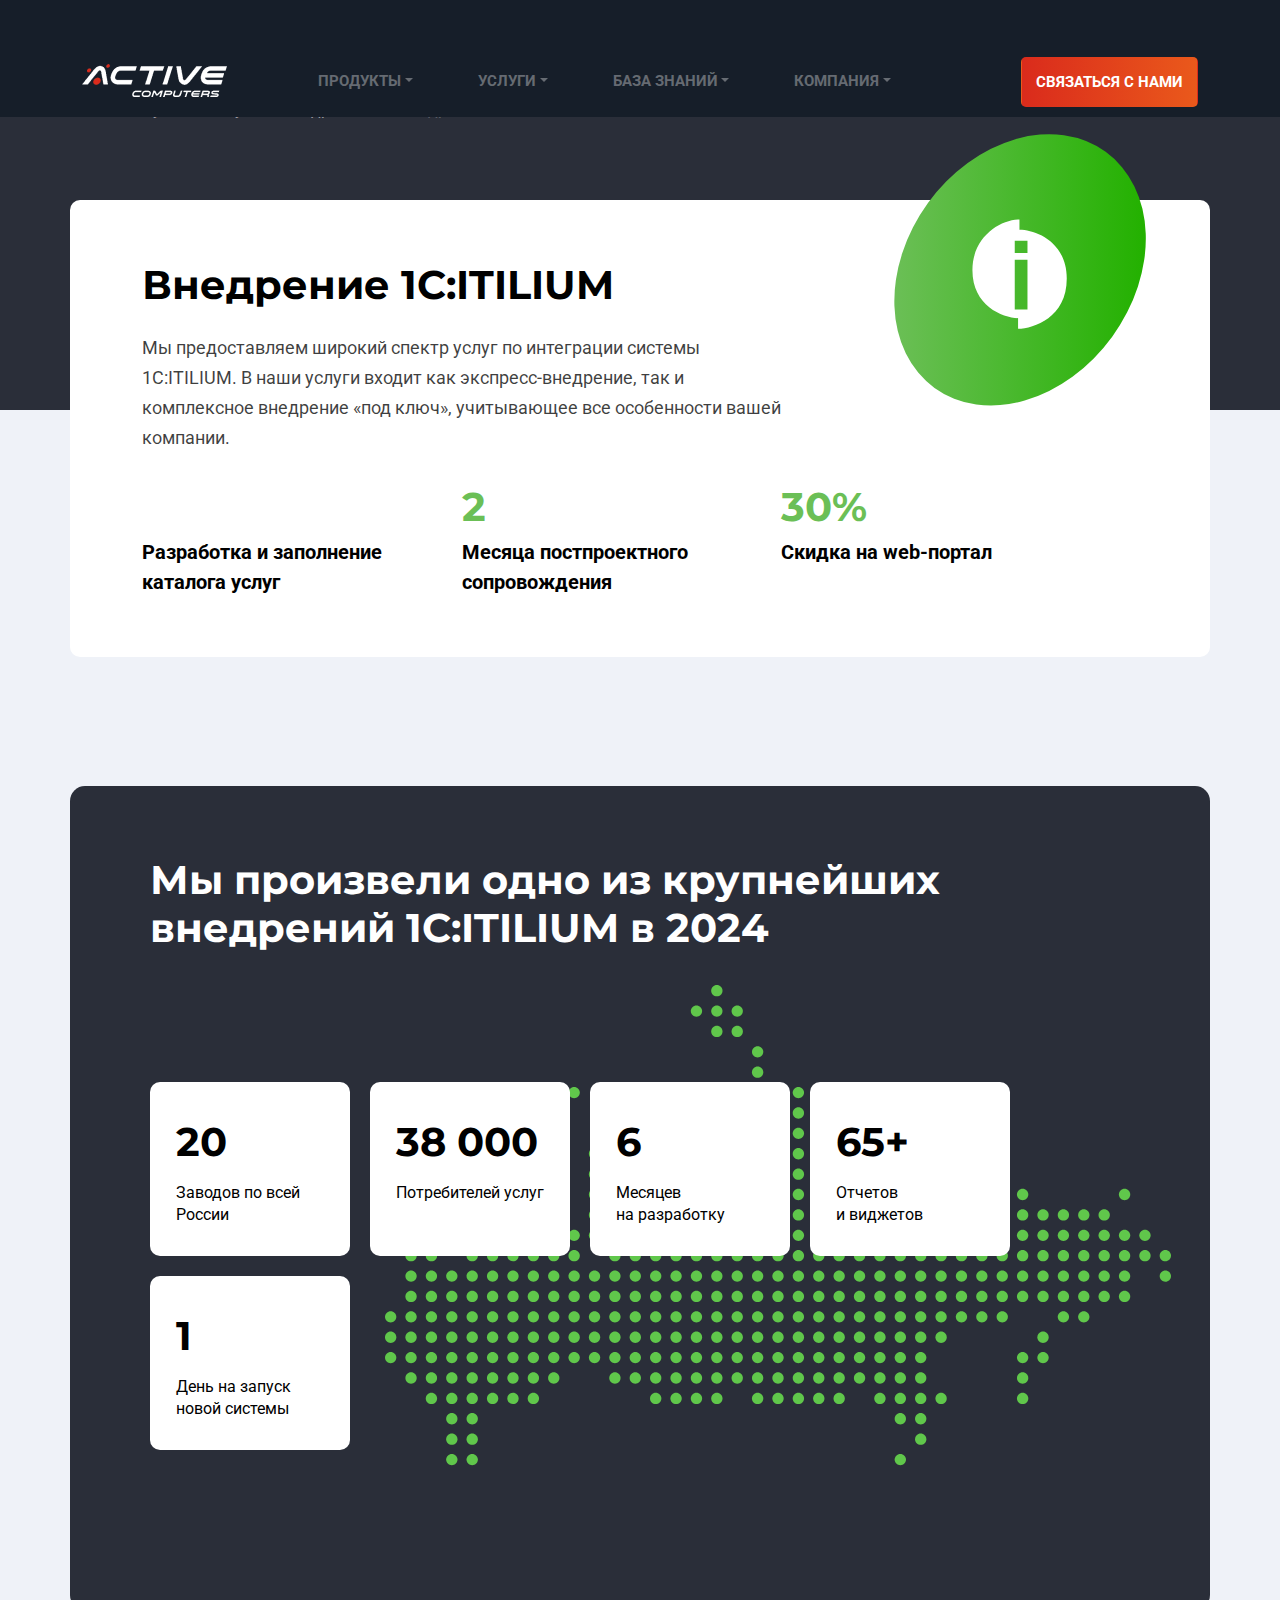
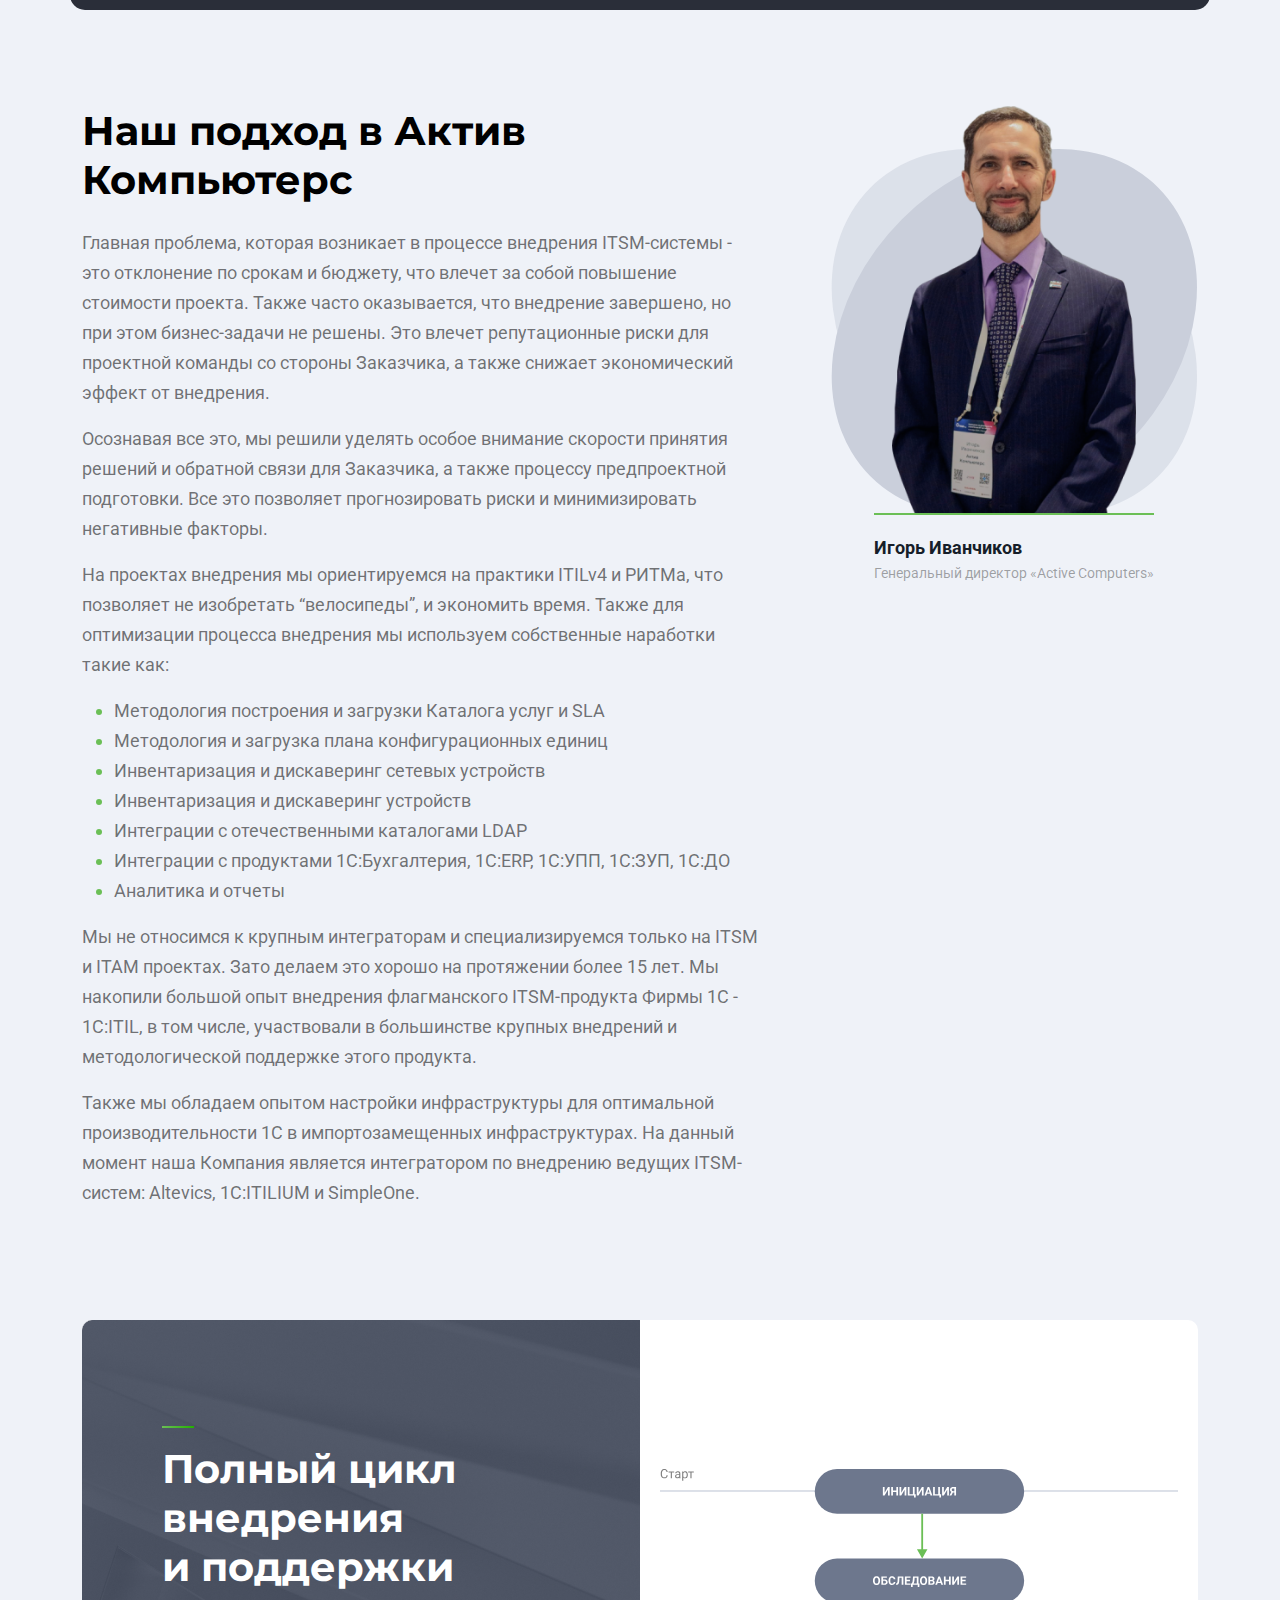
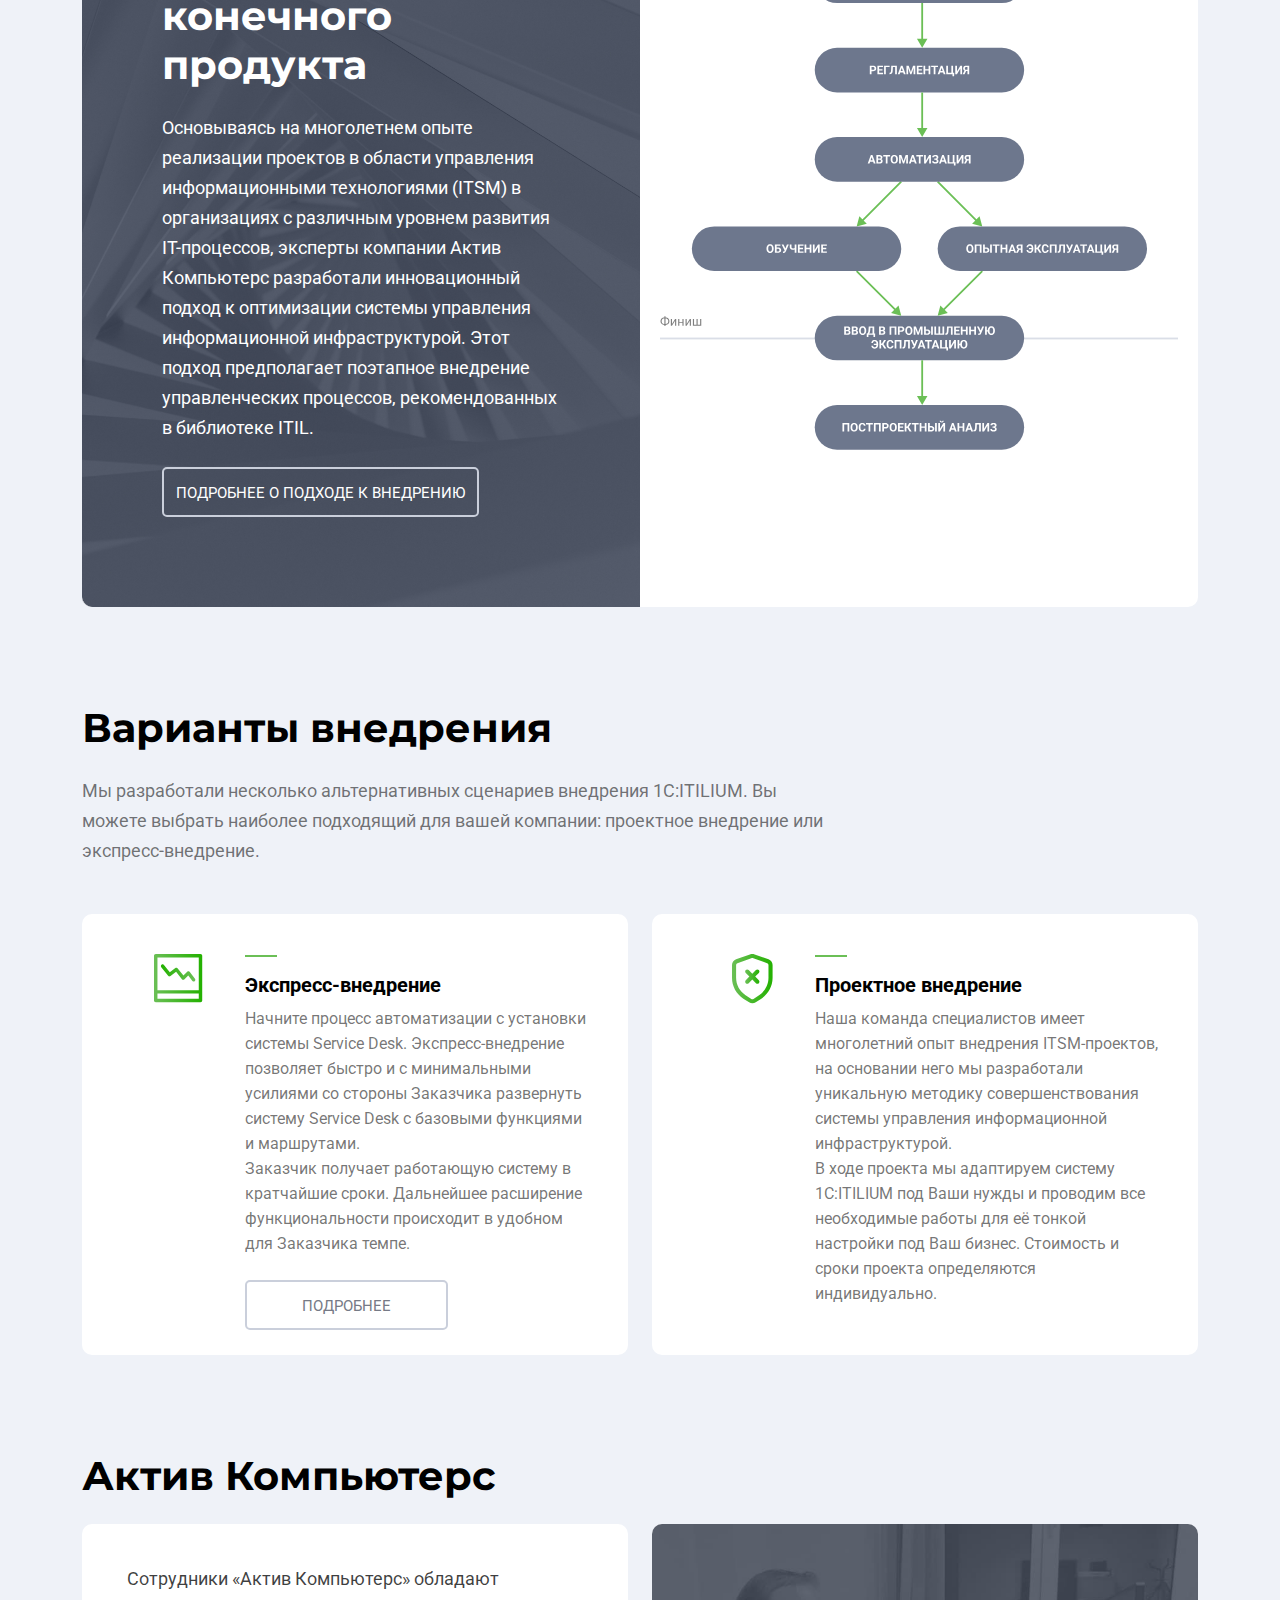
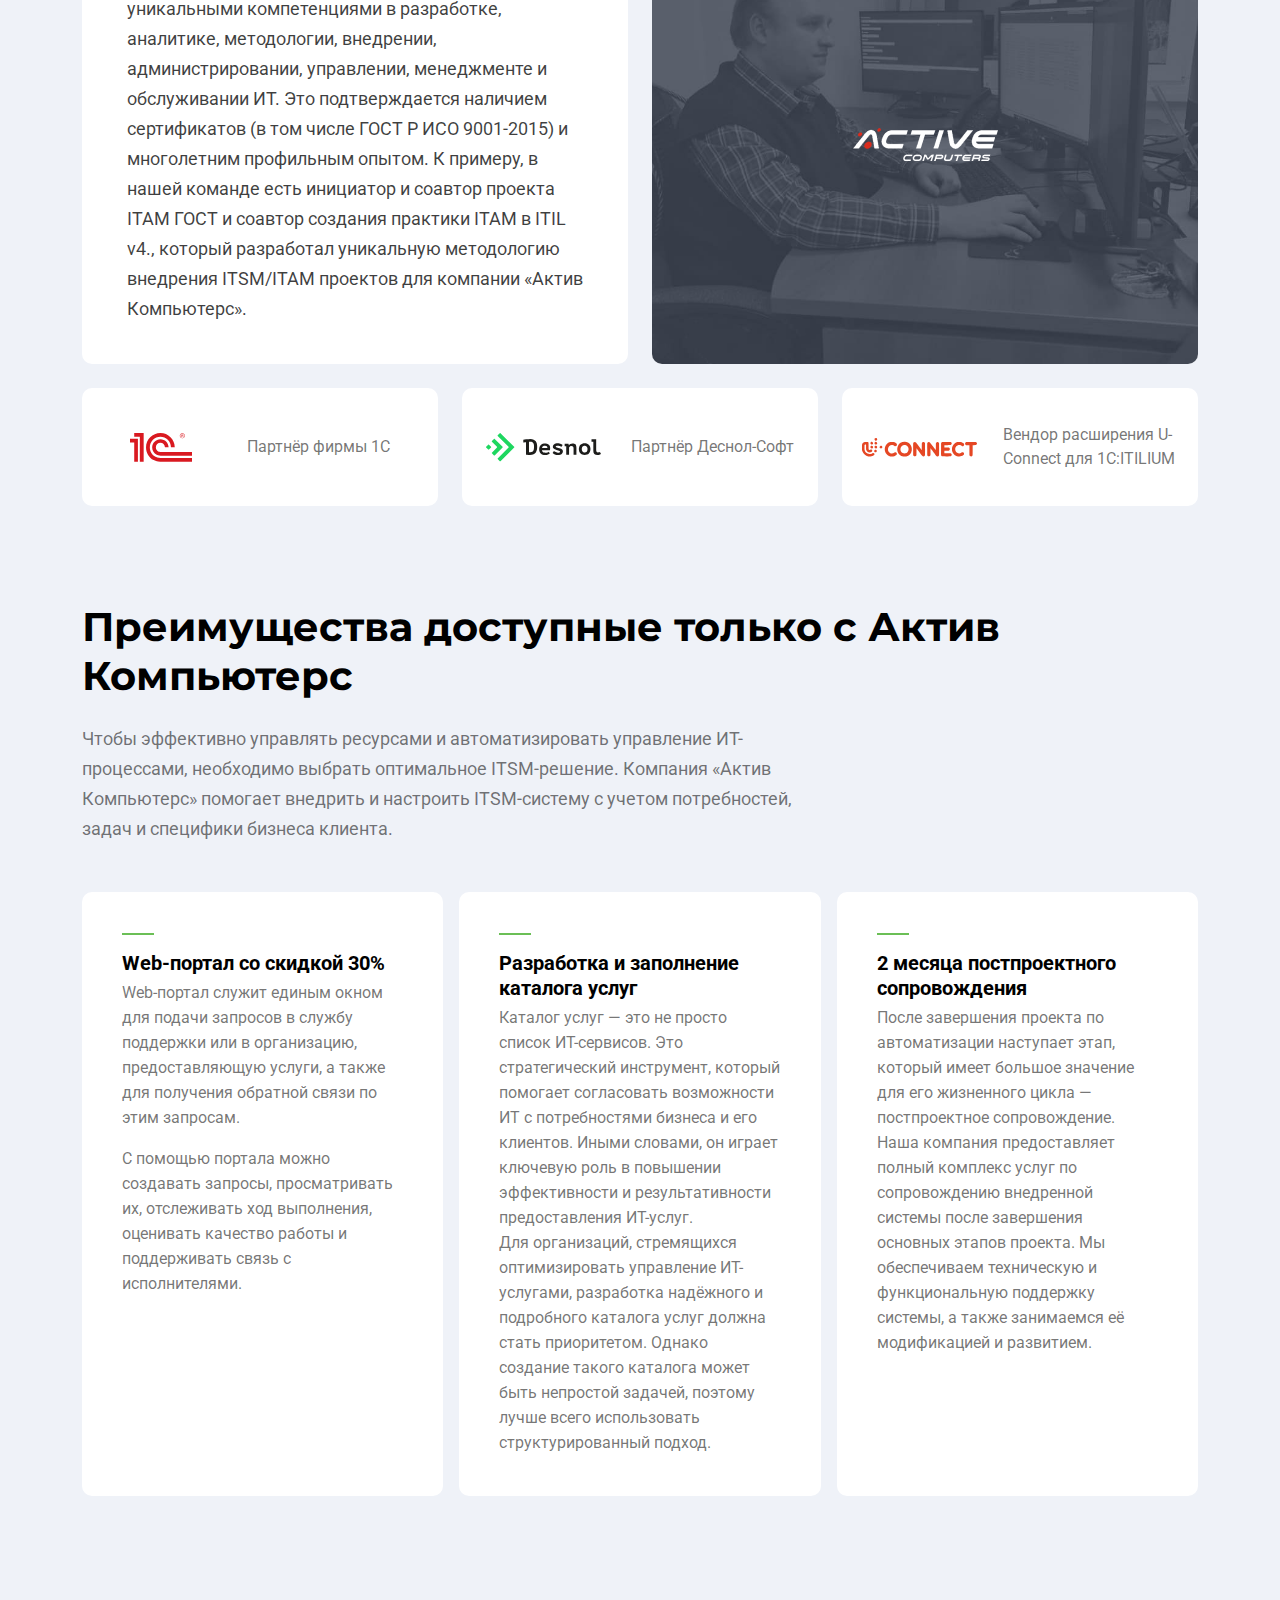
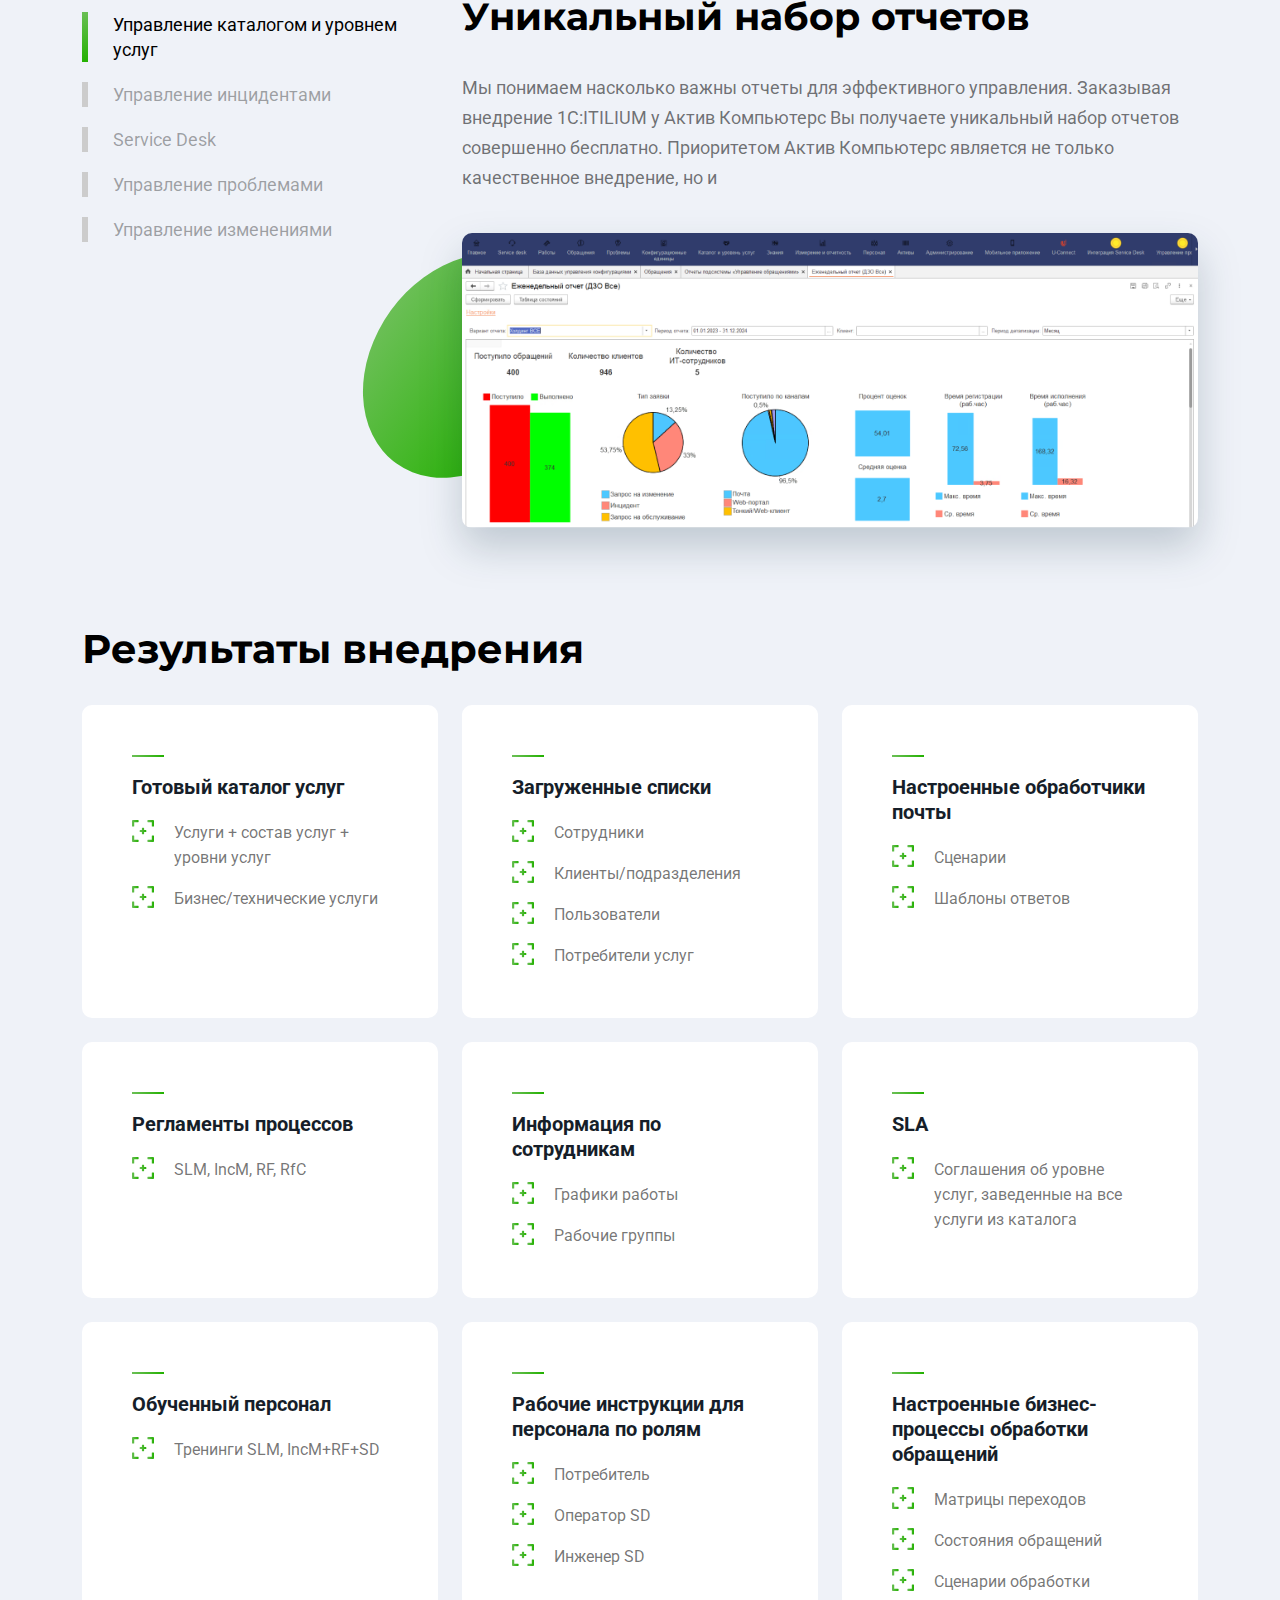
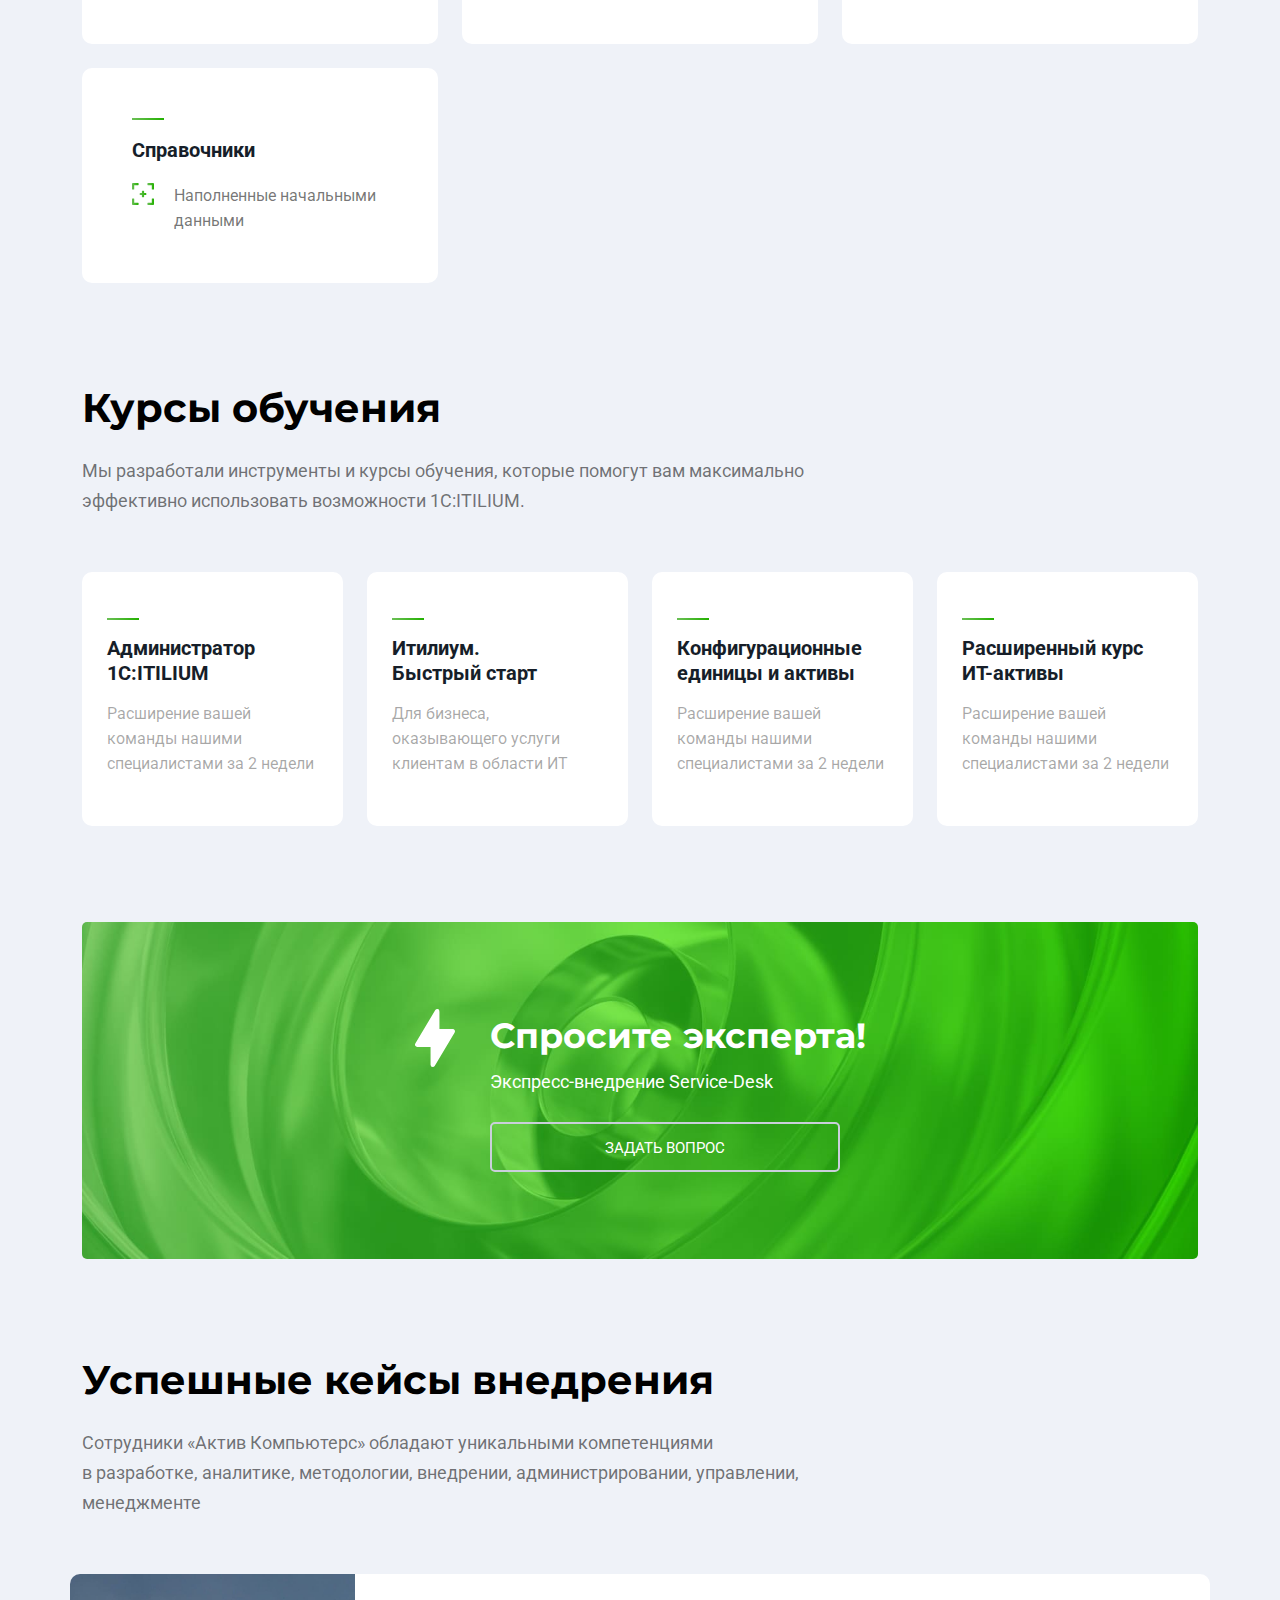
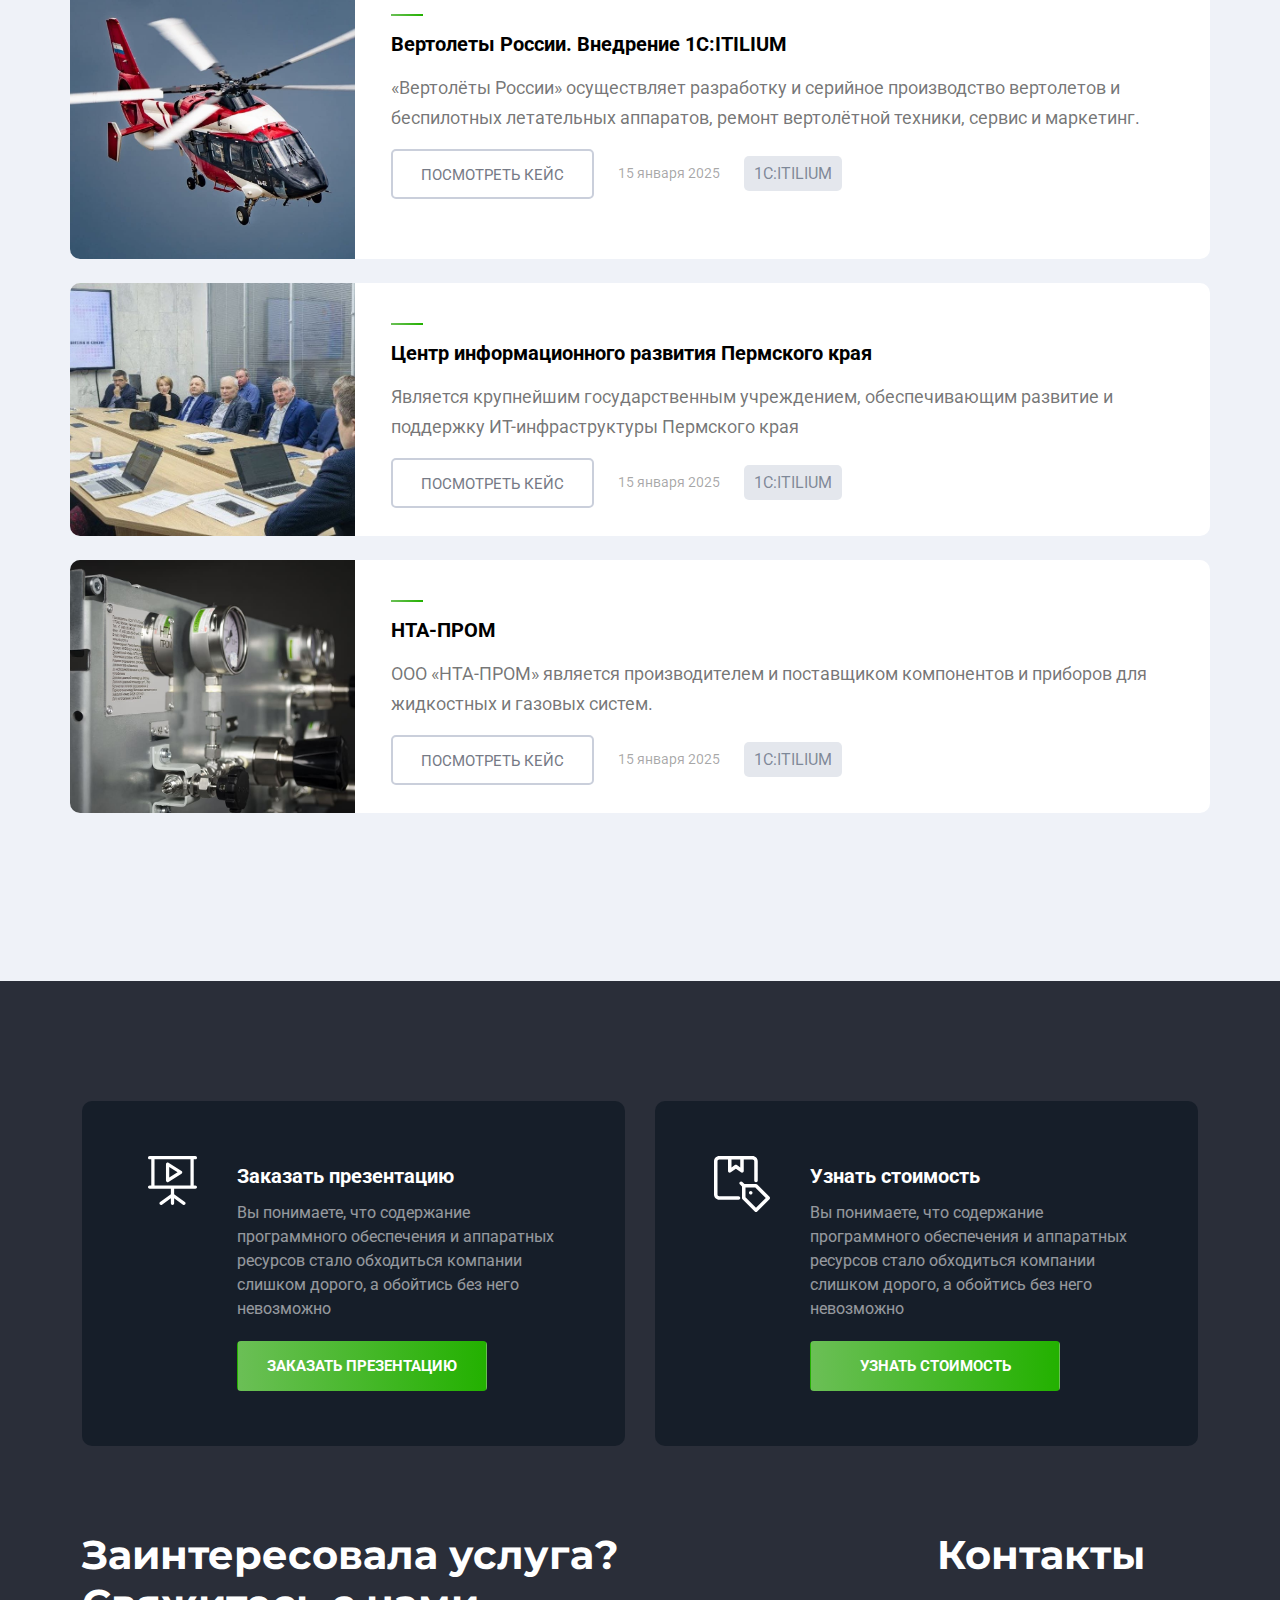
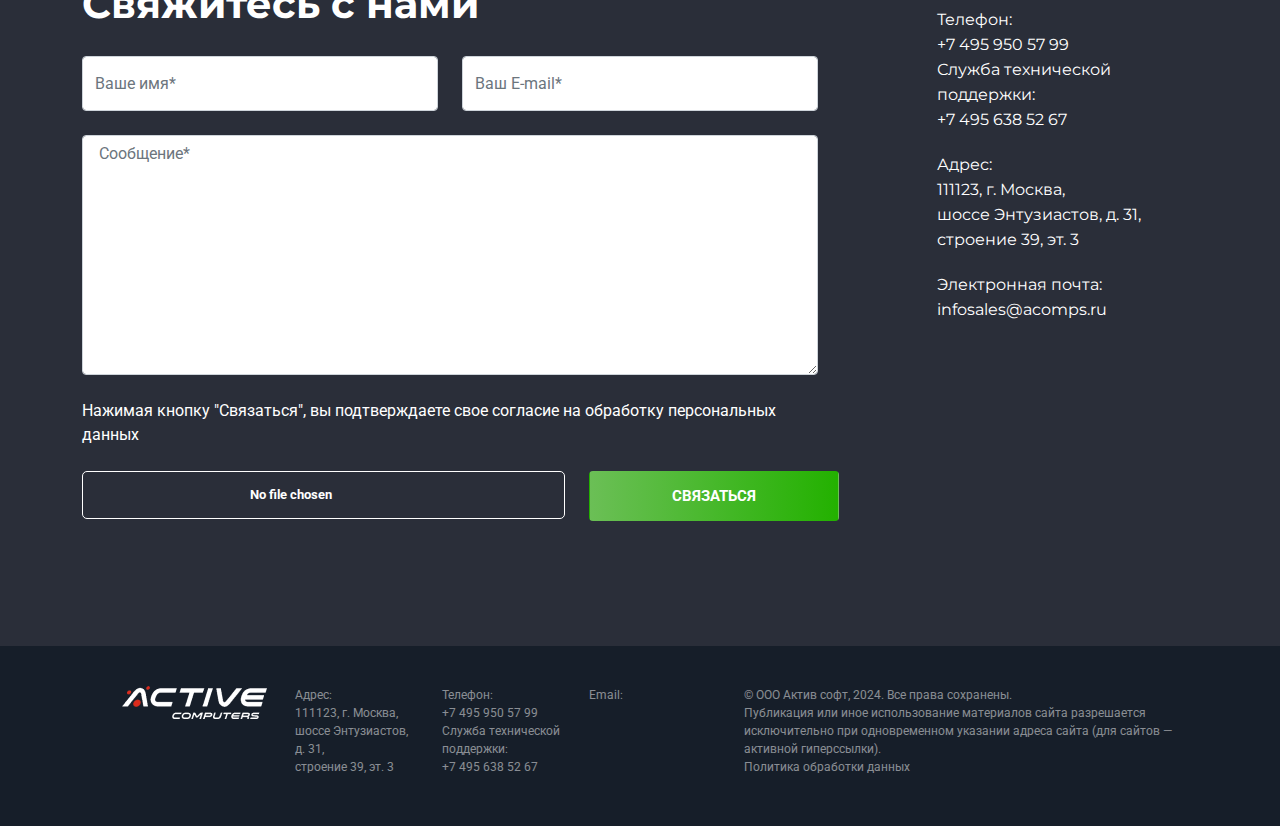
==== services-1c.html @ 30b64046 "add page 1C implementation:ITILIUM" ====
<!DOCTYPE html>
<html lang="en">

<head>
  <meta charset="UTF-8">
  <meta name="viewport" content="width=device-width, initial-scale=1.0">
  <title>Document</title>
  <link rel="preconnect" href="https://fonts.googleapis.com">
  <link rel="preconnect" href="https://fonts.gstatic.com" crossorigin>
  <link href="https://fonts.googleapis.com/css2?family=Roboto:wght@300;400;500;700&display=swap" rel="stylesheet">
  <link href="https://fonts.googleapis.com/css2?family=Montserrat:wght@300;400;500;600;700&display=swap" rel="stylesheet">
  <link rel="stylesheet" href="local/assets-from-site/style.css">
  <link rel="stylesheet" href="local/assets-from-site/font-awesome.css" type="text/css" />
  <!-- <link rel="stylesheet" href="sites/styles-aw2.css" type="text/css" /> -->
  <link rel="stylesheet" href="css/style.css" type="text/css" />
</head>

<body>
  <div id="panel"></div>
  <nav class="navbar navbar-expand-lg navbar-dark bg-dark">
    <div class="container align-items-end">
      <a class="navbar-brand" href="/"><img src="local/assets-from-site/img/logo.webp"></a>
      <button class="navbar-toggler" type="button" data-bs-toggle="collapse" data-bs-target="#navbarSupportedContent" aria-controls="navbarSupportedContent" aria-expanded="false" aria-label="Toggle navigation"><span class="navbar-toggler-icon"></span></button>
      <div class="collapse navbar-collapse" id="navbarSupportedContent">
        <ul class="navbar-nav mb-2 mb-lg-0">
          <li class="nav-item">
            <a class="nav-link dropdown-toggle" id="productDropdown" href="#" role="button" data-bs-toggle="dropdown" aria-expanded="false">Продукты</a>
            <div class="dropdown-menu dropdown-menu-end container-fluid position-absolute product-nav" aria-labelledby="productDropdown">
              <div class="container pb-5">
                <div class="row">
                  <div class="col-12">
                  </div>
                </div>
                <div class="row">
                  <div class="col-6">
                  </div>
                  <div class="col-6">
                    <a href="/products" class="btn btn-outline-dark float-end">Все продукты</a>
                  </div>
                </div>
                <div class="row g-0 gy-5 g-md-5  products">
                  <div class="col-12 col-md-6 col-lg-4" id="bx_3218110189_4">
                    <div class="product-item">
                      <a href="/products/u-system/">
                        <div class="logo"><img src="/upload/resize_cache/webp/iblock/e5c/mblgr12kkyald45a4awob7w1hykvy0f0.webp" class="img-fluid"></div>
                        <div class="text">Отечественная система<br> управления ИТ-инфраструктурой<br><br></div>
                      </a>
                    </div>
                  </div>
                  <div class="col-12 col-md-6 col-lg-4" id="bx_3218110189_130">
                    <div class="product-item">
                      <a href="/products/1s-itil-bystryy-start/">
                        <div class="logo"><img src="/upload/resize_cache/webp/iblock/908/wjqy17vq80yzugf35c6v8rnhz8akmo7g.webp" class="img-fluid"></div>
                        <div class="text">Онлайн-курс "1С:ITIL"<br><br><br></div>
                      </a>
                    </div>
                  </div>
                  <div class="col-12 col-md-6 col-lg-4" id="bx_3218110189_5">
                    <div class="product-item">
                      <a href="/products/itil/">
                        <div class="logo"><img src="/upload/resize_cache/webp/iblock/00a/xs0k0y57ocbokf911zebpifx4ng4irrr.webp" class="img-fluid"></div>
                        <div class="text">Отечественная корпоративная ITSM система<br><br><br></div>
                      </a>
                    </div>
                  </div>
                  <div class="col-12 col-md-6 col-lg-4" id="bx_3218110189_133">
                    <div class="product-item">
                      <a href="/products/itil-plus/">
                        <div class="logo"><img src="/upload/resize_cache/webp/iblock/a0f/6l3w4qc8tn8rrj8ce7irmrykwywmkfwv.webp" class="img-fluid"></div>
                        <div class="text">Отечественный Service Desk <br><br></div>
                      </a>
                    </div>
                  </div>
                  <div class="col-12 col-md-6 col-lg-4" id="bx_3218110189_1">
                    <div class="product-item">
                      <a href="/products/d-port24/">
                        <div class="logo"><img src="/upload/resize_cache/webp/iblock/d09/szhd3o9z26kbjup0j73to2yngzj3nzk9.webp" class="img-fluid"></div>
                        <div class="text">Автоматизация сервисного обслуживания клиентов<br><br><br></div>
                      </a>
                    </div>
                  </div>
                  <div class="col-12 col-md-6 col-lg-4" id="bx_3218110189_31">
                    <div class="product-item">
                      <a href="/products/pharm-x/">
                        <div class="logo"><img src="/upload/resize_cache/webp/iblock/0ab/3r0zggy5q2kzdmzy9bhbt8bvxug19z0q.webp" class="img-fluid"></div>
                        <div class="text">Федеральная платформа маркировки лекарств<br><br></div>
                      </a>
                    </div>
                  </div>
                </div>
              </div>
            </div>
          </li>
          <li class="nav-item">
            <a class="nav-link dropdown-toggle white" id="serviceDropdown" href="#" role="button" data-bs-toggle="dropdown" aria-expanded="false">Услуги</a>
            <div class="dropdown-menu dropdown-menu-end container-fluid position-absolute" aria-labelledby="serviceDropdown" style="background-color: #fff">
              <div class="container">
                <div class="row">
                  <div class="col-11">
                    <div class="row">
                      <div class="col-12 col-lg-4">
                        <ul class="inner-menu pb-5">
                          <li data-target="section_4">
                            <div class="top">
                              <hr>
                            </div> Услуги по внедрению
                          </li>
                          <li data-target="section_2">
                            <div class="top">
                              <hr>
                            </div> ИТ-аутсорсинг
                          </li>
                          <li data-target="section_3">
                            <div class="top">
                              <hr>
                            </div> Услуги 1C
                          </li>
                          <li data-target="section_5">
                            <div class="top">
                              <hr>
                            </div> Услуги по WEB
                          </li>
                        </ul>
                      </div>
                      <div class="col-12 col-lg-8 inner-menu-items pb-4">
                        <div class="row gy-4 inner-item" id="section_4">
                          <div class="col-12 col-lg-6">
                            <a href="/services/uslugi-po-vnedreniyu/upravlenie-it-protsessami/">
                              <div class="text">Управление ИТ-процессами</div>
                              <div class="group">Service Management — ITSM</div>
                            </a>
                          </div>
                          <div class="col-12 col-lg-6">
                            <a href="/services/uslugi-po-vnedreniyu/uslugi-po-markirovke/">
                              <div class="text">Услуги по маркировке</div>
                              <div class="group">Автоматизация производств и внедрение маркировки</div>
                            </a>
                          </div>
                          <div class="col-12 col-lg-6">
                            <a href="/services/uslugi-po-vnedreniyu/upravlenie-it-infrastrukturoy/">
                              <div class="text">Управление ИТ-инфраструктурой</div>
                              <div class="group">IT Operation Management — ITOM</div>
                            </a>
                          </div>
                          <div class="col-12 col-lg-6">
                            <a href="/services/uslugi-po-vnedreniyu/upravlenie-it-aktivami/">
                              <div class="text">Управление ИТ-активами</div>
                              <div class="group">Asset Management — ITAM</div>
                            </a>
                          </div>
                          <div class="col-12 col-lg-6">
                            <a href="/services/uslugi-po-vnedreniyu/upravlenie-finansami-v-it/">
                              <div class="text">Управление финансами в ИТ</div>
                              <div class="group">Financial management for IT services — ITFM</div>
                            </a>
                          </div>
                          <div class="col-12 col-lg-6">
                            <a href="/services/uslugi-po-vnedreniyu/avtomatizirovannoe-upravlenie-it-aktivami/">
                              <div class="text">Автоматизированное управление ИТ-активами</div>
                              <div class="group">Готовое решение от «Актив Компьютерс»</div>
                            </a>
                          </div>
                          <div class="col-12 col-lg-6">
                            <a href="/services/uslugi-po-vnedreniyu/avtomatizatsiya-uslug-predpriyatiya/">
                              <div class="text">Автоматизация услуг предприятия</div>
                              <div class="group">Enterprise service management - ESM</div>
                            </a>
                          </div>
                        </div>
                        <div class="row gy-4 inner-item" id="section_2">
                          <div class="col-12 col-lg-6">
                            <a href="/services/outsourcing-services/obsluzhivanie-kompyuterov-i-orgtekhniki/">
                              <div class="text">Обслуживание компьютеров и оргтехники</div>
                              <div class="group">Поддержание работоспособности и защита</div>
                            </a>
                          </div>
                          <div class="col-12 col-lg-6">
                            <a href="/services/outsourcing-services/obsluzhivanie-predstavitelstv-inostrannykh-kompaniy/">
                              <div class="text">Обслуживание представительств иностранных компаний</div>
                              <div class="group">Управление бизнесом представительства</div>
                            </a>
                          </div>
                          <div class="col-12 col-lg-6">
                            <a href="/services/outsourcing-services/proektirovanie-i-montazh-lvs/">
                              <div class="text">Проектирование и монтаж ЛВС</div>
                              <div class="group">Прогнозирование затрат, расходов и рисков</div>
                            </a>
                          </div>
                          <div class="col-12 col-lg-6">
                            <a href="/services/outsourcing-services/it-autsorsing-kompleksnoe-obsluzhivanie/">
                              <div class="text">ИТ-аутсорсинг (комплексное обслуживание)</div>
                              <div class="group">Развитие и обслуживание бизнеса</div>
                            </a>
                          </div>
                          <div class="col-12 col-lg-6">
                            <a href="/services/outsourcing-services/administrirovanie-serverov-i-setevogo-oborudovaniya/">
                              <div class="text">Администрирование серверов и сетевого оборудования</div>
                              <div class="group">Контроль за работой сетевого оборудования</div>
                            </a>
                          </div>
                          <div class="col-12 col-lg-6">
                            <a href="/services/outsourcing-services/rezervnoe-kopirovanie-s-uvedomleniem/">
                              <div class="text">Резервное копирование с уведомлением</div>
                              <div class="group">Копирование, восстановление и синхронизация</div>
                            </a>
                          </div>
                          <div class="col-12 col-lg-6">
                            <a href="/services/outsourcing-services/zakupka-kompyuternogo-oborudovaniya/">
                              <div class="text">Закупка компьютерного оборудования</div>
                              <div class="group">Продуманное пополнение компьютерного парка</div>
                            </a>
                          </div>
                          <div class="col-12 col-lg-6">
                            <a href="/services/outsourcing-services/avtomatiziro-van-nyy-it-monitoring/">
                              <div class="text">Автоматизированный ИТ-мониторинг</div>
                              <div class="group">Контроль параметров всех ИТ-систем</div>
                            </a>
                          </div>
                          <div class="col-12 col-lg-6">
                            <a href="/services/outsourcing-services/vnedrenie-politiki-it-bezopasnosti/">
                              <div class="text">Внедрение политики IT-безопасности</div>
                              <div class="group">Минимизация рисков на всех уровнях</div>
                            </a>
                          </div>
                          <div class="col-12 col-lg-6">
                            <a href="/services/outsourcing-services/it-audit/">
                              <div class="text">IT-аудит</div>
                              <div class="group">Оценка рисков и целесообразности инвестиций</div>
                            </a>
                          </div>
                          <div class="col-12 col-lg-6">
                            <a href="/services/outsourcing-services/virtualnyy-sistemnyy-administrator/">
                              <div class="text">Виртуальный системный администратор</div>
                              <div class="group">Снижение расходов, полная поддержка</div>
                            </a>
                          </div>
                          <div class="col-12 col-lg-6">
                            <a href="/services/outsourcing-services/vnedrenie-obsluzhivanie-i-optimizatsiya-sistem-na-baze-1s/">
                              <div class="text">Внедрение, обслуживание и оптимизация систем на базе 1С</div>
                              <div class="group">Повышение эффективности работы ПО</div>
                            </a>
                          </div>
                          <div class="col-12 col-lg-6">
                            <a href="/services/outsourcing-services/ofis-v-korobke/">
                              <div class="text">Офис в коробке</div>
                              <div class="group">Снижение издержек и кадровых рисков</div>
                            </a>
                          </div>
                          <div class="col-12 col-lg-6">
                            <a href="/services/outsourcing-services/virtualnyy-ofis/">
                              <div class="text">Виртуальный офис</div>
                              <div class="group">Эффективное построение удаленной работы</div>
                            </a>
                          </div>
                        </div>
                        <div class="row gy-4 inner-item" id="section_3">
                          <div class="col-12 col-lg-6">
                            <a href="/services/uslugi-1c/vnedrenie/">
                              <div class="text">Внедрение</div>
                              <div class="group">Любая конфигурация 1С</div>
                            </a>
                          </div>
                          <div class="col-12 col-lg-6">
                            <a href="/services/uslugi-1c/integratsiya/">
                              <div class="text">Интеграция</div>
                              <div class="group">С любыми внешними сервисами, маркетплейсами и интернет-магазинами</div>
                            </a>
                          </div>
                          <div class="col-12 col-lg-6">
                            <a href="/services/uslugi-1c/service/">
                              <div class="text">Обслуживание</div>
                              <div class="group">Бесперебойная работа продуктов 1С</div>
                            </a>
                          </div>
                        </div>
                        <div class="row gy-4 inner-item" id="section_5">
                          <div class="col-12 col-lg-6">
                            <a href="/services/web-services/razrabotka-saytov/">
                              <div class="text">Web разработка </div>
                              <div class="group">Сайты, посадочные страницы, приложения</div>
                            </a>
                          </div>
                          <div class="col-12 col-lg-6">
                            <a href="/services/web-services/podderzhka-saytov/">
                              <div class="text">Поддержка сайтов</div>
                              <div class="group">Развитие и обслуживание</div>
                            </a>
                          </div>
                          <div class="col-12 col-lg-6">
                            <a href="/services/web-services/kompleksnoe-prodvizhenie/">
                              <div class="text">Комплексное продвижение</div>
                              <div class="group">Заказы, продажи, обращения</div>
                            </a>
                          </div>
                        </div>
                      </div>
                    </div>
                  </div>
                </div>
              </div>
            </div>
          </li>
          <li class="nav-item"><a href="#" class="nav-link dropdown-toggle white" id="bazaznaniyDropdown" role="button" data-bs-toggle="dropdown" aria-expanded="false">База знаний</a>
            <ul class="dropdown-menu dropdown-menu-end position-static white rounded-bottom w-lg-200" aria-labelledby="bazaznaniyDropdown">
              <li class="nav-item"><a class="dropdown-item" href="/faq/blog/">Блог</a>
              </li>
              <li class="nav-item"><a class="dropdown-item" href="/faq/index.php">FAQ</a>
              </li>
              <li class="nav-item"><a class="dropdown-item" href="/faq/glosariy.php">Глосарий</a>
              </li>
            </ul>
          </li>
          <li class="nav-item"><a href="#" class="nav-link dropdown-toggle white" id="kompaniyaDropdown" role="button" data-bs-toggle="dropdown" aria-expanded="false">Компания</a>
            <ul class="dropdown-menu dropdown-menu-end position-static white rounded-bottom w-lg-200" aria-labelledby="kompaniyaDropdown">
              <li class="nav-item"><a class="dropdown-item" href="/company/rekvizity.php">Реквизиты</a>
              </li>
              <li class="nav-item"><a class="dropdown-item" href="/company/clients/">Клиенты</a>
              </li>
              <li class="nav-item"><a class="dropdown-item" href="/company/news/">Новости</a>
              </li>
              <li class="nav-item"><a class="dropdown-item" href="/company/event/">Мероприятия</a>
              </li>
              <li class="nav-item"><a class="dropdown-item" href="/company/kontakty.php">Контакты</a>
              </li>
              <li class="nav-item"><a class="dropdown-item" href="/company/about.php">О нас</a>
              </li>
            </ul>
          </li>
        </ul>
      </div>
      <div class="action-button">
        <form class="search-form" style="" action="/search/index.php">
          <input type="text" name="q" value="" size="15" maxlength="50" class="search-input" />
          <button value="Поиск" name="s" class="btn btn-search my-2 my-sm-0" type="submit"><i class="fas fa-search"></i></button>
        </form><!--            <button class="btn btn-search my-2 my-sm-0" type="submit"><i class="fas fa-search"></i></button>-->
        <button class="btn btn-call my-2 my-sm-0 show_modal" data-change-head-title='Связаться с нами' type="submit">связаться с нами</button>
      </div>
    </div>
  </nav>
  <div class="pt-5"></div>
  <div class="container-fluid service single">
    <div class="container">
      <div class="row breadcrumb py-5" itemprop="http://schema.org/breadcrumb" itemscope="" itemtype="http://schema.org/BreadcrumbList">
        <nav aria-label="breadcrumb">
          <ol class="breadcrumb">
            <li class="d-flex breadcrumb-item" id="bx_breadcrumb_0" itemprop="itemListElement" itemscope="" itemtype="http://schema.org/ListItem">
              <a href="/" class="d-flex" itemprop="item">
                <span itemprop="name" class="d-flex align-items-center"><img src="local/assets-from-site/img/home.webp" class="img-fluid"></span>
              </a>
              <meta itemprop="position" content="1">
            </li>
            <li class="d-flex breadcrumb-item" id="bx_breadcrumb_1" itemprop="itemListElement" itemscope="" itemtype="http://schema.org/ListItem">
              <a href="/services/" class="d-flex" itemprop="item">
                <span itemprop="name" class="d-flex align-items-center">Услуги</span>
              </a>
              <meta itemprop="position" content="2">
            </li>
            <li class="d-flex breadcrumb-item" id="bx_breadcrumb_2" itemprop="itemListElement" itemscope="" itemtype="http://schema.org/ListItem">
              <a href="/services/uslugi-po-vnedreniyu/" class="d-flex" itemprop="item">
                <span itemprop="name" class="d-flex align-items-center">Услуги по внедрению</span>
              </a>
              <meta itemprop="position" content="3">
            </li>
            <li class="breadcrumb-item active">
              <span>Внедрение 1С:ITILIUM</span>
            </li>
          </ol>
        </nav>
      </div>
      <div class="row top-block">
        <div class="col-12">
          <div class="row">
            <div class="col-12 col-lg-8">
              <h1 class="pb-3">Внедрение 1С:ITILIUM</h1>
              <div class="text pb-4"> Мы предоставляем широкий спектр услуг по интеграции системы 1C:ITILIUM. В наши услуги входит как экспресс-внедрение, так и комплексное внедрение «под ключ», учитывающее все особенности вашей компании.</div>
            </div>
            <div class="col-4 img-block">
              <img src="img/service/top-block-service-1c.svg" class="img-fluid">
            </div>
          </div>
          <div class="row top-block-descr top-block-descr--green">
            <div class="col-11">
              <div class="row gx-5 gy-4 gy-md-5">
                <div class="col-12 col-md-6 col-lg-4">
                  <div class="title">
                    <i class="fa fa-plus-circle"></i>
                  </div>
                  <div class="text">Разработка и заполнение каталога услуг</div>
                </div>
                <div class="col-12 col-md-6 col-lg-4">
                  <div class="title">2</div>
                  <div class="text">Месяца постпроектного сопровождения</div>
                </div>
                <div class="col-12 col-md-6 col-lg-4">
                  <div class="title">30%</div>
                  <div class="text">Скидка на web-портал</div>
                </div>
              </div>
            </div>
          </div>
        </div>
      </div>
      <div class="row pb-6">
        <div class="implementation-features">
          <div class="implementation-features-top">
            <div class="implementation-features-top-head">
              <div class="implementation-features-top-title">Мы произвели одно из крупнейших внедрений 1С:ITILIUM в 2024</div>
            </div>
          </div>
          <div class="implementation-features-main">
            <div class="implementation-features-main-item">
              <div class="implementation-features-main-value">20</div>
              <div class="implementation-features-main-descr">Заводов по всей России</div>
            </div>
            <div class="implementation-features-main-item">
              <div class="implementation-features-main-value">38 000</div>
              <div class="implementation-features-main-descr">Потребителей услуг</div>
            </div>
            <div class="implementation-features-main-item">
              <div class="implementation-features-main-value">6</div>
              <div class="implementation-features-main-descr">Месяцев на&nbsp;разработку</div>
            </div>
            <div class="implementation-features-main-item">
              <div class="implementation-features-main-value">65+</div>
              <div class="implementation-features-main-descr">Отчетов и&nbsp;виджетов</div>
            </div>
            <div class="implementation-features-main-item">
              <div class="implementation-features-main-value">1</div>
              <div class="implementation-features-main-descr">День на запуск новой системы</div>
            </div>
          </div>
        </div>
      </div>
      <div class="row pb-6">
        <div class="col-12">
          <div class="approach">
            <div class="approach-content">
              <h2 class="pb-3">Наш подход в Актив Компьютерс</h2>
              <div class="text">
                <p> Главная проблема, которая возникает в процессе внедрения ITSM-системы - это отклонение по срокам и бюджету, что влечет за собой повышение стоимости проекта. Также часто оказывается, что внедрение завершено, но при этом бизнес-задачи не решены. Это влечет репутационные риски для проектной команды со стороны Заказчика, а также снижает экономический эффект от внедрения. </p>
                <p> Осознавая все это, мы решили уделять особое внимание скорости принятия решений и обратной связи для Заказчика, а также процессу предпроектной подготовки. Все это позволяет прогнозировать риски и минимизировать негативные факторы.  </p>
                <p> На проектах внедрения мы ориентируемся на практики ITILv4 и РИТМа, что позволяет не изобретать “велосипеды”, и экономить время. Также для оптимизации процесса внедрения мы используем собственные наработки такие как:
                </p>
                <ul>
                  <li>Методология построения и загрузки Каталога услуг и SLA</li>
                  <li>Методология и загрузка плана конфигурационных единиц</li>
                  <li>Инвентаризация и дискаверинг сетевых  устройств</li>
                  <li>Инвентаризация и дискаверинг устройств</li>
                  <li>Интеграции с отечественными каталогами LDAP</li>
                  <li>Интеграции с продуктами 1С:Бухгалтерия, 1С:ERP, 1С:УПП, 1С:ЗУП, 1С:ДО</li>
                  <li>Аналитика и отчеты</li>
                </ul>
                <p> Мы не относимся к крупным интеграторам и специализируемся только на ITSM и ITAM проектах. Зато делаем это хорошо на протяжении более 15 лет. Мы накопили большой опыт внедрения флагманского ITSM-продукта Фирмы 1C - 1C:ITIL, в том числе, участвовали в большинстве крупных внедрений и  методологической поддержке этого продукта.</p>
                <p>
                  Также мы обладаем опытом настройки инфраструктуры для оптимальной производительности 1С в импортозамещенных  инфраструктурах. На данный момент наша Компания является интегратором по внедрению  ведущих ITSM-систем: Altevics, 1C:ITILIUM и SimpleOne.
                </p>
              </div>
            </div>
            <div class="approach-person">
              <div class="approach-person-img">
                <div class="approach-person-bg">
                  <img src="img/approach-person-bg.svg" alt="">
                </div>
                <div class="approach-person-photo">
                  <img src="img/approach-person-ivanchikov.png" alt="">
                </div>
              </div>
              <div class="approach-person-text">
                <div class="approach-person-name">Игорь Иванчиков</div>
                <div class="approach-person-descr">Генеральный директор «Active Computers»</div>
              </div>
            </div>
          </div>
        </div>
      </div>
      <div class="row pb-6">
        <div class="col-12">
          <div class="full-cycle">
            <div class="full-cycle-wrapper">
              <div class="full-cycle-content">
                <hr class="top">
                <h2 class="pb-3"> Полный цикл внедрения и&nbsp;поддержки конечного продукта </h2>
                <div class="text"> Основываясь на многолетнем опыте реализации проектов в области управления информационными технологиями (ITSM) в организациях с различным уровнем развития IT-процессов, эксперты компании Актив Компьютерс разработали инновационный подход к оптимизации системы управления информационной инфраструктурой. Этот подход предполагает поэтапное внедрение управленческих процессов, рекомендованных в библиотеке ITIL. </div>
                <div class="mt-4">
                  <a href="#" class="btn btn-outline-dark">Подробнее о подходе к внедрению</a>
                </div>
              </div>
              <div class="full-cycle-img">
                <img src="img/full-cycle-img.svg" alt="">
              </div>
            </div>
          </div>
        </div>
      </div>
      <div class="main-block main-block--green pb-6">
        <div class="col-12">
          <h2 class="pb-3">Варианты внедрения</h2>
          <div class="text pb-5 col-lg-8"> Мы разработали несколько альтернативных сценариев внедрения 1С:ITILIUM. Вы можете выбрать наиболее подходящий для вашей компании: проектное внедрение или экспресс-внедрение. </div>
          <div class="row g-4">
            <div class="col-12 col-lg-6">
              <div class="main-block-item">
                <div class="row">
                  <div class="col-3 img-block">
                    <img src="img/implementation-options-1.svg" class="img-fluid">
                  </div>
                  <div class="col-9">
                    <hr class="top">
                    <div class="title pb-2"> Экспресс-внедрение </div>
                    <div class="text"> Начните процесс автоматизации с установки системы Service Desk. Экспресс-внедрение позволяет быстро и с минимальными усилиями со стороны Заказчика развернуть систему Service Desk с базовыми функциями и маршрутами. <br> Заказчик получает работающую систему в кратчайшие сроки. Дальнейшее расширение функциональности происходит в удобном для Заказчика темпе. </div>
                    <div class="mt-4">
                      <a class="btn btn-outline-dark" href="#">Подробнее</a>
                    </div>
                  </div>
                </div>
              </div>
            </div>
            <div class="col-12 col-lg-6">
              <div class="main-block-item">
                <div class="row">
                  <div class="col-3 img-block">
                    <img src="img/implementation-options-2.svg" class="img-fluid">
                  </div>
                  <div class="col-9">
                    <hr class="top">
                    <div class="title pb-2"> Проектное внедрение </div>
                    <div class="text"> Наша команда специалистов имеет многолетний опыт внедрения ITSM-проектов, на основании него мы разработали уникальную методику совершенствования системы управления информационной инфраструктурой.<br> В ходе проекта мы адаптируем систему 1С:ITILIUM под Ваши нужды и проводим все необходимые работы для её тонкой настройки под Ваш бизнес. Стоимость и сроки проекта определяются индивидуально. </div>
                  </div>
                </div>
              </div>
            </div>
          </div>
        </div>
      </div>
      <div class="row pb-6">
        <div class="col-12">
          <h2 class="pb-3">Актив Компьютерс</h2>
          <div class="row g-4 active-computers">
            <div class="col-12 col-lg-6">
              <div class="active-computers-item active-computers-item--text"> Сотрудники «Актив Компьютерс» обладают уникальными компетенциями в разработке, аналитике, методологии, внедрении, администрировании, управлении, менеджменте и обслуживании ИТ. Это подтверждается наличием сертификатов (в том числе ГОСТ Р ИСО 9001-2015) и многолетним профильным опытом. К примеру, в нашей команде есть инициатор и соавтор проекта ITAM ГОСТ и соавтор создания практики ITAM в ITIL v4., который разработал уникальную методологию внедрения ITSM/ITAM проектов для компании «Актив Компьютерс». </div>
            </div>
            <div class="col-12 col-lg-6">
              <div class="active-computers-item active-computers-item--img">
                <div class="active-computers-bg">
                  <img src="img/active-computers-item-bg.jpg" alt="">
                </div>
                <div class="active-computers-logo">
                  <img src="local/assets-from-site/img/logo.webp" alt="">
                </div>
              </div>
            </div>
            <div class="col-12 col-lg-4">
              <div class="active-computers-item active-computers-item--partner">
                <div class="active-computers-partner-logo">
                  <img src="img/active-computers-logo-1.svg" alt="">
                </div>
                <div class="active-computers-descr">Партнёр фирмы 1С</div>
              </div>
            </div>
            <div class="col-12 col-lg-4">
              <div class="active-computers-item active-computers-item--partner">
                <div class="active-computers-partner-logo">
                  <img src="img/active-computers-logo-2.svg" alt="">
                </div>
                <div class="active-computers-descr">Партнёр Деснол-Софт</div>
              </div>
            </div>
            <div class="col-12 col-lg-4">
              <div class="active-computers-item active-computers-item--partner">
                <div class="active-computers-partner-logo">
                  <img src="img/active-computers-logo-3.svg" alt="">
                </div>
                <div class="active-computers-descr">Вендор расширения U-Connect для 1С:ITILIUM</div>
              </div>
            </div>
          </div>
        </div>
      </div>
      <div class="main-block main-block--green row pb-6">
        <div class="col-12">
          <h2 class="pb-3">Преимущества доступные только с Актив Компьютерс</h2>
          <div class="text pb-5 col-lg-8"> Чтобы эффективно управлять ресурсами и автоматизировать управление ИТ-процессами, необходимо выбрать оптимальное ITSM-решение. Компания «Актив Компьютерс» помогает внедрить и настроить ITSM-систему с учетом потребностей, задач и специфики бизнеса клиента. </div>
          <div class="row g-3">
            <div class="col-12 col-lg-4">
              <div class="main-block-item">
                <hr class="top">
                <div class="title pb-1">Web-портал со скидкой 30%</div>
                <div class="text">
                  <p>Web-портал служит единым окном для подачи запросов в службу поддержки или в организацию, предоставляющую услуги, а также для получения обратной связи по этим запросам.</p>
                  <p>С помощью портала можно создавать запросы, просматривать их, отслеживать ход выполнения, оценивать качество работы и поддерживать связь с исполнителями.</p>
                </div>
              </div>
            </div>
            <div class="col-12 col-lg-4">
              <div class="main-block-item">
                <hr class="top">
                <div class="title pb-1">Разработка и заполнение каталога услуг</div>
                <div class="text">
                  <p> Каталог услуг — это не просто список ИТ-сервисов. Это стратегический инструмент, который помогает согласовать возможности ИТ с потребностями бизнеса и его клиентов. Иными словами, он играет ключевую роль в повышении эффективности и результативности предоставления ИТ-услуг.<br> Для организаций, стремящихся оптимизировать управление ИТ-услугами, разработка надёжного и подробного каталога услуг должна стать приоритетом. Однако создание такого каталога может быть непростой задачей, поэтому лучше всего использовать структурированный подход. </p>
                </div>
              </div>
            </div>
            <div class="col-12 col-lg-4">
              <div class="main-block-item">
                <hr class="top">
                <div class="title pb-1">2 месяца постпроектного сопровождения</div>
                <div class="text">
                  <p>После завершения проекта по автоматизации наступает этап, который имеет большое значение для его жизненного цикла — постпроектное сопровождение.<br> Наша компания предоставляет полный комплекс услуг по сопровождению внедренной системы после завершения основных этапов проекта. Мы обеспечиваем техническую и функциональную поддержку системы, а также занимаемся её модификацией и развитием. </p>
                </div>
              </div>
            </div>
          </div>
        </div>
      </div>
      <div class="row pb-6 main-content">
        <div class="col-12 general-tabs">
          <div class="row tabs green">
            <div class="col-12 col-lg-4">
              <ul>
                <li data-target="tab1" class="active">Управление каталогом и&nbsp;уровнем услуг</li>
                <li data-target="tab2">Управление инцидентами</li>
                <li data-target="tab3">Service Desk</li>
                <li data-target="tab4">Управление проблемами</li>
                <li data-target="tab5">Управление изменениями</li>
              </ul>
            </div>
            <div class="col-12 col-lg-8">
              <div id="tab1" class="tabs-item position-relative active">
                <div class="title">
                  <h2 class="pb-4">Уникальный набор отчетов </h2>
                </div>
                <div class="text pb-4">
                  <p> Мы понимаем насколько важны отчеты для эффективного управления. Заказывая внедрение 1С:ITILIUM у Актив Компьютерс Вы получаете уникальный набор отчетов совершенно бесплатно. Приоритетом Актив Компьютерс является не только качественное внедрение, но и </p>
                </div>
                <div class="img">
                  <img src="img/tabs/tabs-services-1c-1.png" class="img-fluid">
                </div>
                <div class="elipse">
                </div>
              </div>
              <div id="tab2" class="tabs-item position-relative">
                <div class="title">
                  <h2 class="pb-4">Управление инцидентами</h2>
                </div>
                <div class="img">
                  <img src="img/tabs/tabs-services-1c-2.png" class="img-fluid">
                </div>
                <div class="elipse"></div>
              </div>
              <div id="tab3" class="tabs-item position-relative">
                <div class="title">
                  <h2 class="pb-4">Дашборд руководителя</h2>
                </div>
                <div class="text pb-4">Отчет для руководителя, содержащий наглядную информацию о текущем состоянии выполнения входящих обращений, а также о загруженности сотрудников.
                </div>
                <div class="img">
                  <img src="img/tabs/tabs-services-1c-3.png" class="img-fluid">
                </div>
                <div class="elipse"></div>
              </div>
              <div id="tab4" class="tabs-item position-relative">
                <div class="title">
                  <h2 class="pb-4">Отчет о работе сотрудников
                  </h2>
                </div>
                <div class="text pb-4">Отчет о работе сотрудников технической поддержки должен содержать подробную информацию обо всех обращениях, а также сведения о том, было ли принято решение по каждому обращению и в установленные ли сроки.
                </div>
                <div class="img">
                  <img src="img/tabs/tabs-services-1c-4.png" class="img-fluid">
                </div>
                <div class="elipse"></div>
              </div>
              <div id="tab5" class="tabs-item position-relative">
                <div class="title">
                  <h2 class="pb-4">Отчет о загрузки ИТ-специалиста
                  </h2>
                </div>
                <div class="text pb-4">Отчет содержит информацию о загруженности специалиста по информационным технологиям за определенный период с разбивкой по дням. В отчете отражено количество обращений, выполненных задач и затраченное время. На основании этих данных можно сделать вывод о загруженности сотрудника.
                </div>
                <div class="img">
                  <img src="img/tabs/tabs-services-1c-5.png" class="img-fluid">
                </div>
                <div class="elipse"></div>
              </div>
            </div>
          </div>
        </div>
      </div>
      <div class="row tasks tasks--green">
        <div class="container">
          <div class="tasks-head">
            <h2 class="pb-4">Результаты внедрения</h2>
          </div>
          <div class="row g-4">
            <div class="col-12 col-md-6 col-xl-4">
              <div class="tasks-item">
                <div class="tasks-line"></div>
                <div class="tasks-title">Готовый каталог услуг</div>
                <div class="tasks-text">
                  <ul>
                    <li>Услуги + состав услуг + уровни услуг</li>
                    <li>Бизнес/технические услуги</li>
                  </ul>
                </div>
              </div>
            </div>
            <div class="col-12 col-md-6 col-xl-4">
              <div class="tasks-item">
                <div class="tasks-line"></div>
                <div class="tasks-title">Загруженные списки</div>
                <div class="tasks-text">
                  <ul>
                    <li>Сотрудники</li>
                    <li>Клиенты/подразделения</li>
                    <li>Пользователи</li>
                    <li>Потребители услуг</li>
                  </ul>
                </div>
              </div>
            </div>
            <div class="col-12 col-md-6 col-xl-4">
              <div class="tasks-item">
                <div class="tasks-line"></div>
                <div class="tasks-title">Настроенные обработчики почты</div>
                <div class="tasks-text">
                  <ul>
                    <li>Сценарии</li>
                    <li>Шаблоны ответов</li>
                  </ul>
                </div>
              </div>
            </div>
            <div class="col-12 col-md-6 col-xl-4">
              <div class="tasks-item">
                <div class="tasks-line"></div>
                <div class="tasks-title">Регламенты процессов</div>
                <div class="tasks-text">
                  <ul>
                    <li>SLM, IncM, RF, RfC</li>
                  </ul>
                </div>
              </div>
            </div>
            <div class="col-12 col-md-6 col-xl-4">
              <div class="tasks-item">
                <div class="tasks-line"></div>
                <div class="tasks-title">Информация по сотрудникам</div>
                <div class="tasks-text">
                  <ul>
                    <li>Графики работы</li>
                    <li>Рабочие группы</li>
                  </ul>
                </div>
              </div>
            </div>
            <div class="col-12 col-md-6 col-xl-4">
              <div class="tasks-item">
                <div class="tasks-line"></div>
                <div class="tasks-title">SLA</div>
                <div class="tasks-text">
                  <ul>
                    <li>Соглашения об уровне услуг, заведенные на все услуги из каталога</li>
                  </ul>
                </div>
              </div>
            </div>
            <div class="col-12 col-md-6 col-xl-4">
              <div class="tasks-item">
                <div class="tasks-line"></div>
                <div class="tasks-title">Обученный персонал</div>
                <div class="tasks-text">
                  <ul>
                    <li>Тренинги SLM, IncM+RF+SD</li>
                  </ul>
                </div>
              </div>
            </div>
            <div class="col-12 col-md-6 col-xl-4">
              <div class="tasks-item">
                <div class="tasks-line"></div>
                <div class="tasks-title">Рабочие инструкции для персонала по ролям</div>
                <div class="tasks-text">
                  <ul>
                    <li>Потребитель</li>
                    <li>Оператор SD</li>
                    <li>Инженер SD</li>
                  </ul>
                </div>
              </div>
            </div>
            <div class="col-12 col-md-6 col-xl-4">
              <div class="tasks-item">
                <div class="tasks-line"></div>
                <div class="tasks-title">Настроенные бизнес-процессы обработки обращений</div>
                <div class="tasks-text">
                  <ul>
                    <li>Матрицы переходов</li>
                    <li>Состояния обращений</li>
                    <li>Сценарии обработки</li>
                  </ul>
                </div>
              </div>
            </div>
            <div class="col-12 col-md-6 col-xl-4">
              <div class="tasks-item">
                <div class="tasks-line"></div>
                <div class="tasks-title">Справочники</div>
                <div class="tasks-text">
                  <ul>
                    <li>Наполненные начальными данными</li>
                  </ul>
                </div>
              </div>
            </div>
          </div>
        </div>
      </div>
      <div class="row pb-6">
        <div class="col-12">
          <h2 class="pb-3">Курсы обучения</h2>
          <h3 class="greytitle pb-5 col-lg-8"> Мы разработали инструменты и курсы обучения, которые помогут вам максимально эффективно использовать возможности 1С:ITILIUM. </h3>
          <div class="row g-4 solutions">
            <div class="col-12 col-md-6 col-xl-3">
              <div class="solutions-item">
                <div class="top">
                  <hr>
                </div>
                <div class="title">Администратор 1С:ITILIUM</div>
                <div class="text">Расширение вашей команды нашими специалистами за 2 недели</div>
              </div>
            </div>
            <div class="col-12 col-md-6 col-xl-3">
              <div class="solutions-item">
                <div class="top">
                  <hr>
                </div>
                <div class="title">Итилиум.<br> Быстрый старт</div>
                <div class="text">Для бизнеса, оказывающего услуги клиентам в области ИТ</div>
              </div>
            </div>
            <div class="col-12 col-md-6 col-xl-3">
              <div class="solutions-item">
                <div class="top">
                  <hr>
                </div>
                <div class="title">Конфигурационные единицы и активы</div>
                <div class="text">Расширение вашей команды нашими специалистами за 2 недели</div>
              </div>
            </div>
            <div class="col-12 col-md-6 col-xl-3">
              <div class="solutions-item">
                <div class="top">
                  <hr>
                </div>
                <div class="title">Расширенный курс ИТ-активы</div>
                <div class="text">Расширение вашей команды нашими специалистами за 2 недели</div>
              </div>
            </div>
          </div>
        </div>
      </div>
      <div class="row pb-6">
        <div class="col-12">
          <div class="ask-expert">
            <div class="ask-expert-content">
              <div class="ask-expert-text">
                <div class="ask-expert-title">Спросите эксперта!</div>
                <div class="ask-expert-descr">Экспресс-внедрение Service-Desk</div>
                <a class="btn btn-outline-dark" href="#">Задать вопрос</a>
              </div>
            </div>
            <div class="ask-expert-bg">
              <img src="img/ask-expert-bg.jpg" alt="">
            </div>
          </div>
        </div>
      </div>
      <div class="row pb-6 cases cases--green">
        <div class="col-12 pb-6">
          <h2 class="pb-3">Успешные кейсы внедрения</h2>
          <h3 class="greytitle pb-5 col-lg-8"> Сотрудники «Актив Компьютерс» обладают уникальными компетенциями в разработке, аналитике, методологии, внедрении, администрировании, управлении, менеджменте </h3>
          <div class="row g-4">
            <div class="col-12 cases-item">
              <div class="cases-item-wrapper row">
                <div class="col-12 col-lg-3 img">
                  <img src="img/cases/cases-1.jpg" alt="">
                </div>
                <div class="col-12 col-lg-9">
                  <div class="p-4">
                    <div class="top">
                      <hr>
                    </div>
                    <div class="title pb-3">Вертолеты России. Внедрение 1С:ITILIUM</div>
                    <div class="text pb-3">
                      «Вертолёты России» осуществляет разработку и серийное производство вертолетов и беспилотных летательных аппаратов, ремонт вертолётной техники, сервис и маркетинг.
                    </div>
                    <div class="action d-flex gap-3 gap-lg-4 align-items-center">
                      <a class="btn btn-outline-dark" href="#">Посмотреть кейс</a>
                      <div class="date">15 января 2025</div>
                      <div class="label">1С:ITILIUM</div>
                    </div>
                  </div>
                </div>
              </div>
            </div>
            <div class="col-12 cases-item">
              <div class="cases-item-wrapper row">
                <div class="col-12 col-lg-3 img">
                  <img src="img/cases/cases-2.jpg" alt="">
                </div>
                <div class="col-12 col-lg-9">
                  <div class="p-4">
                    <div class="top">
                      <hr>
                    </div>
                    <div class="title pb-3">Центр информационного развития Пермского края</div>
                    <div class="text pb-3">
                      Является крупнейшим государственным учреждением, обеспечивающим развитие и поддержку ИТ-инфраструктуры Пермского края
                    </div>
                    <div class="action d-flex gap-3 gap-lg-4 align-items-center">
                      <a class="btn btn-outline-dark" href="#">Посмотреть кейс</a>
                      <div class="date">15 января 2025</div>
                      <div class="label">1С:ITILIUM</div>
                    </div>
                  </div>
                </div>
              </div>
            </div>
            <div class="col-12 cases-item">
              <div class="cases-item-wrapper row">
                <div class="col-12 col-lg-3 img">
                  <img src="img/cases/cases-3.jpg" alt="">
                </div>
                <div class="col-12 col-lg-9">
                  <div class="p-4">
                    <div class="top">
                      <hr>
                    </div>
                    <div class="title pb-3">НТА-ПРОМ</div>
                    <div class="text pb-3">
                      ООО «НТА-ПРОМ» является производителем и поставщиком компонентов и приборов для жидкостных и газовых систем.
                    </div>
                    <div class="action d-flex gap-3 gap-lg-4 align-items-center">
                      <a class="btn btn-outline-dark" href="#">Посмотреть кейс</a>
                      <div class="date">15 января 2025</div>
                      <div class="label">1С:ITILIUM</div>
                    </div>
                  </div>
                </div>
              </div>
            </div>
          </div>
        </div>
      </div>
    </div>
  </div>
  <section class="callback">
    <div class="container-fluid contact-container">
      <div class="container">
        <div class="row pt-6 pb-4 g-4">
          <div class="contact-block">
            <div class="contact-block-item">
              <div class="contact-block-icon">
                <img src="img/contact-block-img-1.svg" alt="">
              </div>
              <div class="contact-block-text">
                <div class="contact-block-title">Заказать презентацию</div>
                <div class="contact-block-descr">Вы понимаете, что содержание программного обеспечения и аппаратных ресурсов стало обходиться компании слишком дорого, а обойтись без него невозможно</div>
                <div class="contact-block-btn">
                  <button class="btn btn-green">Заказать презентацию</button>
                </div>
              </div>
            </div>
            <div class="contact-block-item">
              <div class="contact-block-icon">
                <img src="img/contact-block-img-2.svg" alt="">
              </div>
              <div class="contact-block-text">
                <div class="contact-block-title">Узнать стоимость</div>
                <div class="contact-block-descr">Вы понимаете, что содержание программного обеспечения и аппаратных ресурсов стало обходиться компании слишком дорого, а обойтись без него невозможно</div>
                <div class="contact-block-btn">
                  <button class="btn btn-green">Узнать стоимость</button>
                </div>
              </div>
            </div>
          </div>
        </div>
        <div class="col-12">
          <div class="row form-group">
            <div class="col-12 col-md-9 col-md-offset-3">
            </div>
          </div>
          <div class="row">
            <div class="col-12 col-lg-8">
              <h3>Заинтересовала услуга?<br>Свяжитесь с нами</h3>
              <form id="invicto_form" action="/services/uslugi-po-vnedreniyu/upravlenie-it-infrastrukturoy/" method="POST">
                <input type="hidden" name="recaptcha_token" value="">
                <input type="hidden" name="sessid" id="sessid" value="740beca90716ff610df7ffcb7d304fb0">
                <div class="row g-4 form-group">
                  <div class="col-12 col-lg-6">
                    <input placeholder="Ваше имя*" type="text" name="user_name" value="" class="form-control contact-input">
                  </div>
                  <div class="col-12 col-lg-6">
                    <input placeholder="Ваш E-mail*" type="text" name="user_email" value="" class="form-control contact-input">
                  </div>
                </div>
                <div class="row pt-4 g-4 form-group">
                  <div class="col-12">
                    <textarea placeholder=" Сообщение*" name="MESSAGE" rows="5" cols="40" class="form-control"></textarea>
                  </div>
                </div>
                <div class="row pt-4">
                  <div class="col-12">
                    <span class="pp">Нажимая кнопку "Связаться", вы подтверждаете свое согласие на обработку <a href="#pp" data-toggle="modal" data-target="#pp">персональных данных</a></span>
                  </div>
                </div>
                <div class="row pt-4 form-group buttons">
                  <input type="hidden" name="PARAMS_HASH" value="caa315cd03d08b06f8686b5c70a20e95">
                  <div class="col-12 col-lg-8">
                    <input type="file" class="file-input" title="Прикрепить файл" style="width: 100%">
                  </div>
                  <div class="col-12 col-lg-4">
                    <input type="submit" name="submit" class="btn btn-green" style="width: 100%" value="Связаться">
                  </div>
                </div>
              </form>
            </div>
            <div class="col-12 col-lg-3 offset-lg-1">
              <h3> Контакты </h3>
              <span class="right-contact-text"> Телефон:<br>
                <a href="tel:+74959505799">+7 495 950 57 99</a><br> Служба технической поддержки:<br>
                <a href="tel:+74956385267">+7 495 638 52 67</a><br>
              </span>
              <span class="right-contact-text"> Адрес:<br> 111123, г. Москва,<br> шоссе Энтузиастов, д. 31,<br> строение 39, эт. 3<br>
              </span>
              <span class="right-contact-text"> Электронная почта:<br>
                <a href="mailto:infosales@acomps.ru">infosales@acomps.ru</a><br>
              </span>
            </div>
          </div>
        </div>
      </div>
    </div>
    <script>
      let form_invicto = $('#invicto_form');
      form_invicto.submit(function(event) {
        event.preventDefault();
        grecaptcha.ready(function() {
          grecaptcha.execute('6LczdZwcAAAAAF_y1rzO93OiATUmrlIiPwXRPfPb', {
            action: 'subscribe_newsletter'
          }).then(function(token) {
            form_invicto.prepend('<input type="hidden" name="token" value="' + token + '">');
            form_invicto.prepend('<input type="hidden" name="action" value="subscribe_newsletter">');
            form_invicto.unbind('submit').submit();
          });
        });
      });
    </script>
    <div id="pp" class="modal bd-example-modal-lg" tabindex="-1" role="dialog" aria-labelledby="pp" aria-hidden="true">
      <div class="modal-dialog modal-lg" role="document">
        <div class="modal-content">
          <div class="container">
            <div class="row mb-4" style=" ">
              <div class="col" style="">
                <h4 style="">
                  <span style="">Политика в отношении обработки персональных данных</span>
                </h4>
              </div>
            </div>
            <div class="row mb-4" style=" ">
              <div class="col" style="">
                <h5 style=""> 1. Общие положения</h5>
                <div class="descr" style="">Настоящая политика обработки персональных данных составлена в соответствии с требованиями Федерального закона от 27.07.2006. №152-ФЗ «О персональных данных» и определяет порядок обработки персональных данных и меры по обеспечению безопасности персональных данных, предпринимаемые&nbsp;<span class="link mark" data-scroll-to="#privacyName" id="genName" style=" display: inline; padding: 0.05em; ">Active Computers</span>&nbsp;(далее – Оператор). </div>
                <div class="ol" style=" margin-bottom: 1rem; padding-left: 40px;">
                  <div class="li" style="">1.1. Оператор ставит своей важнейшей целью и условием осуществления своей деятельности соблюдение прав и свобод человека и гражданина при обработке его персональных данных, в том числе защиты прав на неприкосновенность частной жизни, личную и семейную тайну. </div>
                  <div class="li" style="">1.2. Настоящая политика Оператора в отношении обработки персональных данных (далее – Политика) применяется ко всей информации, которую Оператор может получить о посетителях веб-сайта&nbsp;<span class="link mark" data-scroll-to="#prefixURL" id="privacyURL" style=" display: inline; padding: 0.05em; ">http://blog.it-plus.plus</span>. </div>
                </div>
              </div>
            </div>
            <div class="row" style="  color: #212529; display: flex; flex-wrap: wrap; margin-right: -15px; margin-left: -15px; font-size: 16px; background-color: #fefefe;"> &nbsp; </div>
            <div class="row mb-4" style=" ">
              <div class="col" style="">
                <h5 style=""> 2. Основные понятия, используемые в Политике</h5>
                <div class="ol" style=" margin-bottom: 1rem; padding-left: 40px;">
                  <div class="li" style="">2.1. Автоматизированная обработка персональных данных – обработка персональных данных с помощью средств вычислительной техники; </div>
                  <div class="li" style="">2.2. Блокирование персональных данных – временное прекращение обработки персональных данных (за исключением случаев, если обработка необходима для уточнения персональных данных); </div>
                  <div class="li" style="">2.3. Веб-сайт – совокупность графических и информационных материалов, а также программ для ЭВМ и баз данных, обеспечивающих их доступность в сети интернет по сетевому адресу&nbsp;<span class="link mark" data-scroll-to="#prefixURL" style=" display: inline; padding: 0.05em; ">http://blog.it-plus.plus</span>; </div>
                  <div class="li" style="">2.4. Информационная система персональных данных — совокупность содержащихся в базах данных персональных данных, и обеспечивающих их обработку информационных технологий и технических средств; </div>
                  <div class="li" style="">2.5. Обезличивание персональных данных — действия, в результате которых невозможно определить без использования дополнительной информации принадлежность персональных данных конкретному Пользователю или иному субъекту персональных данных; </div>
                  <div class="li" style="">2.6. Обработка персональных данных – любое действие (операция) или совокупность действий (операций), совершаемых с использованием средств автоматизации или без использования таких средств с персональными данными, включая сбор, запись, систематизацию, накопление, хранение, уточнение (обновление, изменение), извлечение, использование, передачу (распространение, предоставление, доступ), обезличивание, блокирование, удаление, уничтожение персональных данных; </div>
                  <div class="li" style="">2.7. Оператор – государственный орган, муниципальный орган, юридическое или физическое лицо, самостоятельно или совместно с другими лицами организующие и (или) осуществляющие обработку персональных данных, а также определяющие цели обработки персональных данных, состав персональных данных, подлежащих обработке, действия (операции), совершаемые с персональными данными; </div>
                  <div class="li" style="">2.8. Персональные данные – любая информация, относящаяся прямо или косвенно к определенному или определяемому Пользователю веб-сайта&nbsp;<span class="link mark" data-scroll-to="#prefixURL" style=" display: inline; padding: 0.05em; ">http://blog.it-plus.plus</span>; </div>
                  <div class="li" style="">2.9. Пользователь – любой посетитель веб-сайта&nbsp;<span class="link mark" data-scroll-to="#prefixURL" style=" display: inline; padding: 0.05em; ">http://blog.it-plus.plus</span>; </div>
                  <div class="li" style="">2.10. Предоставление персональных данных – действия, направленные на раскрытие персональных данных определенному лицу или определенному кругу лиц; </div>
                  <div class="li" style="">2.11. Распространение персональных данных – любые действия, направленные на раскрытие персональных данных неопределенному кругу лиц (передача персональных данных) или на ознакомление с персональными данными неограниченного круга лиц, в том числе обнародование персональных данных в средствах массовой информации, размещение в информационно-телекоммуникационных сетях или предоставление доступа к персональным данным каким-либо иным способом; </div>
                  <div class="li" style="">2.12. Трансграничная передача персональных данных – передача персональных данных на территорию иностранного государства органу власти иностранного государства, иностранному физическому или иностранному юридическому лицу; </div>
                  <div class="li" style="">2.13. Уничтожение персональных данных – любые действия, в результате которых персональные данные уничтожаются безвозвратно с невозможностью дальнейшего восстановления содержания персональных данных в информационной системе персональных данных и (или) уничтожаются материальные носители персональных данных. </div>
                </div>
              </div>
            </div>
            <div class="row" style="  color: #212529; display: flex; flex-wrap: wrap; margin-right: -15px; margin-left: -15px; font-size: 16px; background-color: #fefefe;"> &nbsp; </div>
            <div class="row mb-4" style=" ">
              <div class="col" style="">
                <h5 style=""> 3. Оператор может обрабатывать следующие персональные данные Пользователя</h5>
                <div class="ol" id="dataTargetResult" style=" margin-bottom: 1rem; padding-left: 40px;">
                  <div style="">3.1.&nbsp;<mark style=" display: inline; padding: 0.05em; background-color: #fcf8e3; color: #212529;"> Фамилия, имя, отчество; </mark>
                  </div>
                  <div style="">3.2.&nbsp;<mark style=" display: inline; padding: 0.05em; background-color: #fcf8e3; color: #212529;"> Электронный адрес; </mark>
                  </div>
                  <div style="">3.3. Также на сайте происходит сбор и обработка обезличенных данных о посетителях (в т.ч. файлов «cookie») с помощью сервисов интернет-статистики (Яндекс Метрика и Гугл Аналитика и других). </div>
                  <div style="">3.4. Вышеперечисленные данные далее по тексту Политики объединены общим понятием Персональные данные. </div>
                </div>
              </div>
            </div>
            <div class="row" style="  color: #212529; display: flex; flex-wrap: wrap; margin-right: -15px; margin-left: -15px; font-size: 16px; background-color: #fefefe;"> &nbsp; </div>
            <div class="row mb-4" style=" ">
              <div class="col" style="">
                <h5 style=""> 4. Цели обработки персональных данных</h5>
                <div class="ol" style=" margin-bottom: 1rem; padding-left: 40px;">
                  <div class="li" style="">4.1. Цель обработки персональных данных Пользователя —&nbsp;<mark id="genOptionProcessing" style=" display: inline; padding: 0.05em; background-color: #fcf8e3; color: #212529;"> информирование Пользователя посредством отправки электронных писем </mark> . </div>
                  <div class="li" style="">4.2. Также Оператор имеет право направлять Пользователю уведомления о новых продуктах и услугах, специальных предложениях и различных событиях. Пользователь всегда может отказаться от получения информационных сообщений, направив Оператору письмо на адрес электронной почты&nbsp;<span class="link mark" data-scroll-to="#privacyEmail" style=" display: inline; padding: 0.05em; "><a href="mailto:info@acomps.ru">info@acomps.ru</a></span>&nbsp;с пометкой «Отказ от уведомлений о новых продуктах и услугах и специальных предложениях». </div>
                  <div class="li" style="">4.3. Обезличенные данные Пользователей, собираемые с помощью сервисов интернет-статистики, служат для сбора информации о действиях Пользователей на сайте, улучшения качества сайта и его содержания. </div>
                </div>
              </div>
            </div>
            <div class="row" style="  color: #212529; display: flex; flex-wrap: wrap; margin-right: -15px; margin-left: -15px; font-size: 16px; background-color: #fefefe;"> &nbsp; </div>
            <div class="row mb-4" style=" ">
              <div class="col" style="">
                <h5 style=""> 5. Правовые основания обработки персональных данных</h5>
                <div class="ol" style=" margin-bottom: 1rem; padding-left: 40px;">
                  <div class="li" style="">5.1. Оператор обрабатывает персональные данные Пользователя только в случае их заполнения и/или отправки Пользователем самостоятельно через специальные формы, расположенные на сайте&nbsp;<span class="link mark" data-scroll-to="#prefixURL" style=" display: inline; padding: 0.05em; ">http://blog.it-plus.plus</span>. Заполняя соответствующие формы и/или отправляя свои персональные данные Оператору, Пользователь выражает свое согласие с данной Политикой. </div>
                  <div class="li" style="">5.2. Оператор обрабатывает обезличенные данные о Пользователе в случае, если это разрешено в настройках браузера Пользователя (включено сохранение файлов «cookie» и использование технологии JavaScript). </div>
                </div>
              </div>
            </div>
            <div class="row" style="  color: #212529; display: flex; flex-wrap: wrap; margin-right: -15px; margin-left: -15px; font-size: 16px; background-color: #fefefe;"> &nbsp; </div>
            <div class="row mb-4" style=" ">
              <div class="col" style="">
                <h5 style=""> 6. Порядок сбора, хранения, передачи и других видов обработки персональных данных</h5>
                <div class="descr" style="">Безопасность персональных данных, которые обрабатываются Оператором, обеспечивается путем реализации правовых, организационных и технических мер, необходимых для выполнения в полном объеме требований действующего законодательства в области защиты персональных данных. </div>
                <div class="ol" style=" margin-bottom: 1rem; padding-left: 40px;">
                  <div class="li" style="">6.1. Оператор обеспечивает сохранность персональных данных и принимает все возможные меры, исключающие доступ к персональным данным неуполномоченных лиц. </div>
                  <div class="li" style="">6.2. Персональные данные Пользователя никогда, ни при каких условиях не будут переданы третьим лицам, за исключением случаев, связанных с исполнением действующего законодательства. </div>
                  <div class="li" style="">6.3. В случае выявления неточностей в персональных данных, Пользователь может актуализировать их самостоятельно, путем направления Оператору уведомление на адрес электронной почты Оператора&nbsp;<span class="link mark" data-scroll-to="#privacyEmail" style=" display: inline; padding: 0.05em; "><a href="mailto:info@acomps.ru">info@acomps.ru</a></span>&nbsp;с пометкой «Актуализация персональных данных». </div>
                  <div class="li" style="">6.4. Срок обработки персональных данных является неограниченным. Пользователь может в любой момент отозвать свое согласие на обработку персональных данных, направив Оператору уведомление посредством электронной почты на электронный адрес Оператора&nbsp;<span class="link mark" data-scroll-to="#privacyEmail" style=" display: inline; padding: 0.05em; "><a href="mailto:info@acomps.ru">info@acomps.ru</a></span>&nbsp;с пометкой «Отзыв согласия на обработку персональных данных». </div>
                </div>
              </div>
            </div>
            <div class="row" style="  color: #212529; display: flex; flex-wrap: wrap; margin-right: -15px; margin-left: -15px; font-size: 16px; background-color: #fefefe;"> &nbsp; </div>
            <div class="row mb-4" style=" ">
              <div class="col" style="">
                <h5 style=""> 7. Трансграничная передача персональных данных</h5>
                <div class="ol" style=" margin-bottom: 1rem; padding-left: 40px;">
                  <div class="li" style="">7.1. Оператор до начала осуществления трансграничной передачи персональных данных обязан убедиться в том, что иностранным государством, на территорию которого предполагается осуществлять передачу персональных данных, обеспечивается надежная защита прав субъектов персональных данных. </div>
                  <div class="li" style="">7.2. Трансграничная передача персональных данных на территории иностранных государств, не отвечающих вышеуказанным требованиям, может осуществляться только в случае наличия согласия в письменной форме субъекта персональных данных на трансграничную передачу его персональных данных и/или исполнения договора, стороной которого является субъект персональных данных. </div>
                </div>
              </div>
            </div>
            <div class="row" style="  color: #212529; display: flex; flex-wrap: wrap; margin-right: -15px; margin-left: -15px; font-size: 16px; background-color: #fefefe;"> &nbsp; </div>
            <div class="row mb-4" style=" ">
              <div class="col" style="">
                <h5 style=""> 8. Заключительные положения</h5>
                <div class="ol" style=" margin-bottom: 1rem; padding-left: 40px;">
                  <div class="li" style="">8.1. Пользователь может получить любые разъяснения по интересующим вопросам, касающимся обработки его персональных данных, обратившись к Оператору с помощью электронной почты&nbsp;<span class="link mark" data-scroll-to="#privacyEmail" style=" display: inline; padding: 0.05em; "><a href="mailto:info@acomps.ru">info@acomps.ru</a></span>. </div>
                  <div class="li" style="">8.2. В данном документе будут отражены любые изменения политики обработки персональных данных Оператором. Политика действует бессрочно до замены ее новой версией. </div>
                  <div class="li" style="">8.3. Актуальная версия Политики в свободном доступе расположена в сети Интернет по адресу&nbsp;<span class="link mark" data-scroll-to="#prefixURLLink" id="genURLLink" style=" display: inline; padding: 0.05em; ">http://blog.it-plus.plus</span>. </div>
                </div>
              </div>
            </div>
            <div class="modal-footer">
              <button type="button" class="btn btn-secondary" data-dismiss="modal">Close</button>
            </div>
          </div>
        </div>
      </div>
    </div>
  </section>
  <footer>
    <div class="container">
      <div class="row top40 mar0">
        <div class="footer-logo">
          <img src="local/assets-from-site/img/logo.webp">
        </div>
        <div class="contact-info">
          <div class="row">
            <div class="col-12 col-lg-4"> Адрес:<br> 111123, г. Москва,<br> шоссе Энтузиастов, д. 31,<br> строение 39, эт. 3 </div>
            <div class="col-12 col-lg-4"> Телефон:<br> +7 495 950 57 99<br> Служба технической поддержки:<br> +7 495 638 52 67 </div>
            <div class="col-12 col-lg-4"> Email:<br>
            </div>
          </div>
        </div>
        <div class="copyright"> © ООО Актив софт, 2024. Все права сохранены.<br> Публикация или иное использование материалов сайта разрешается исключительно при одновременном указании адреса сайта (для сайтов — активной гиперссылки).<br>
          <a href="/legal/">Политика обработки данных</a>
        </div>
      </div>
    </div>
  </footer>
  <script src="local/assets-from-site/fontawesome.js"></script>
  <script src="local/assets-from-site/script.js"></script>
  <script src="local/assets-from-site/script2.js"></script>
  <script src="scripts/script.js"></script>
</body>

</html>
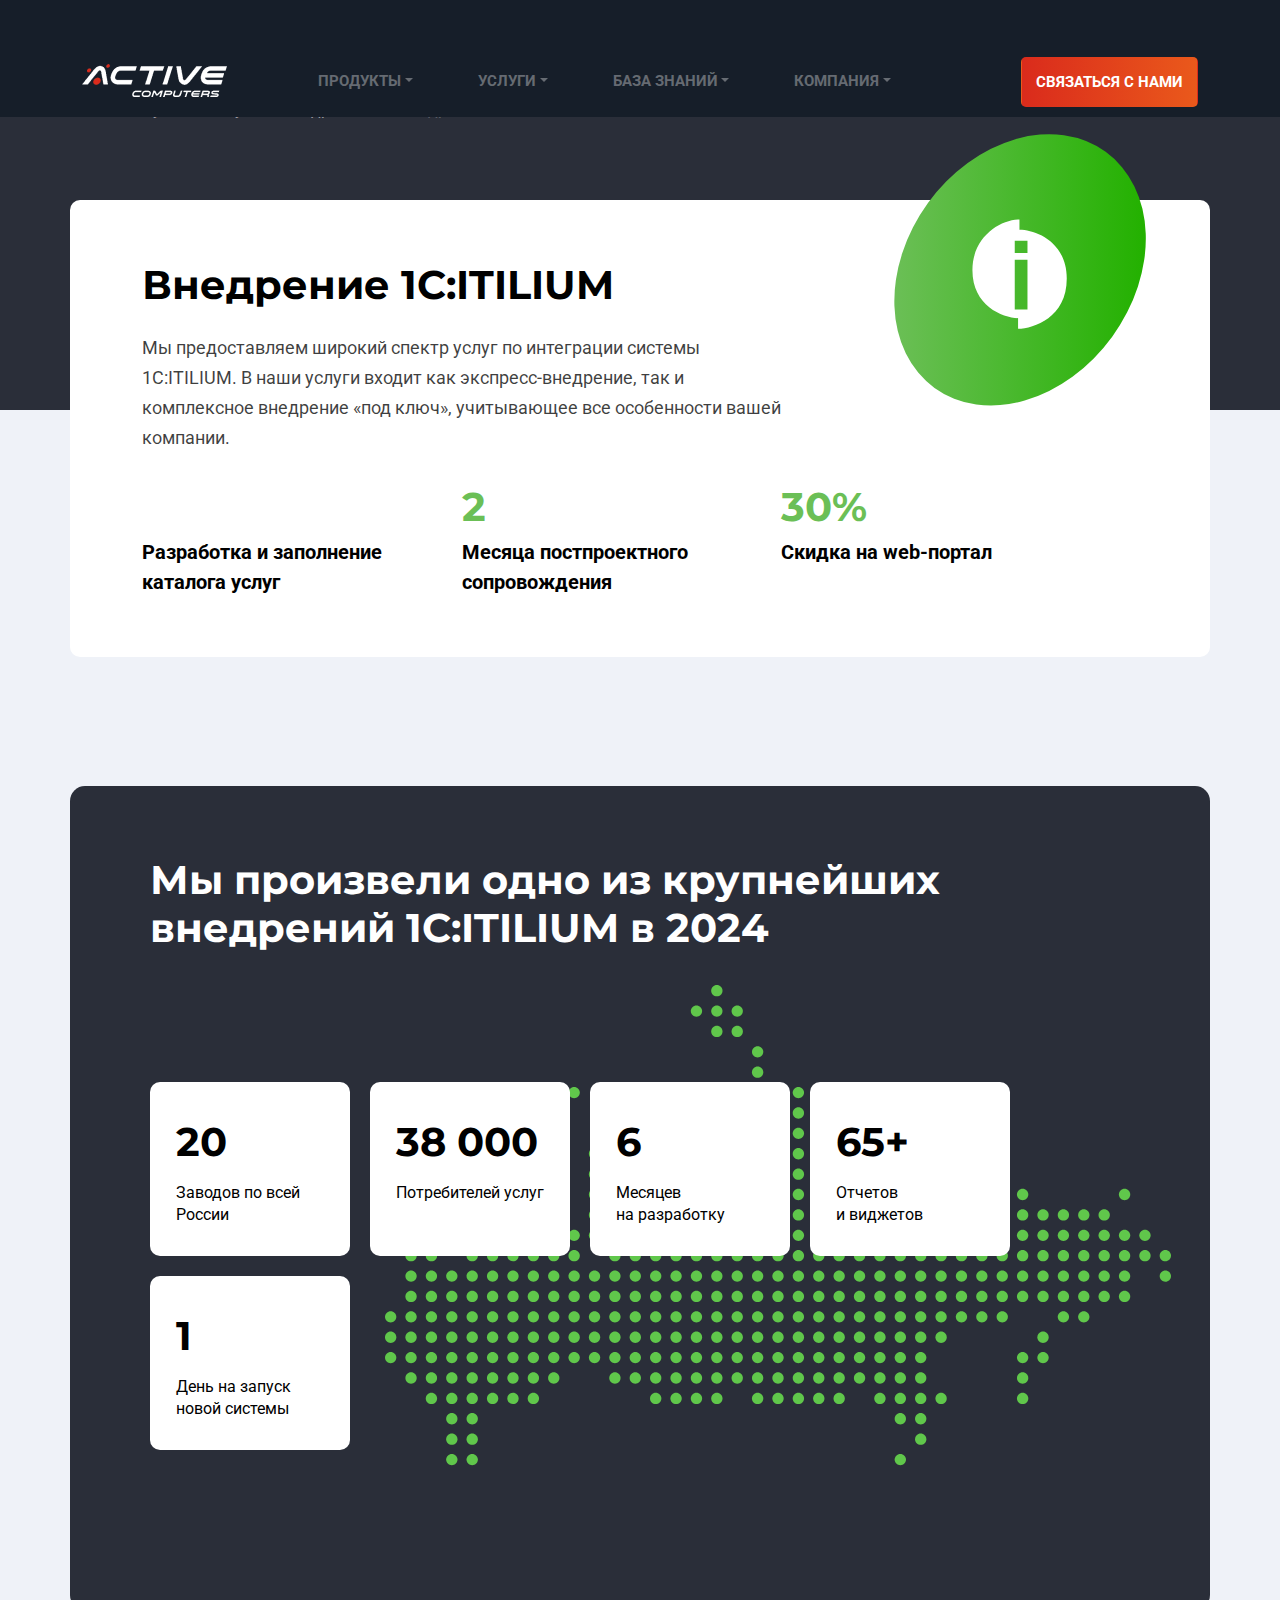
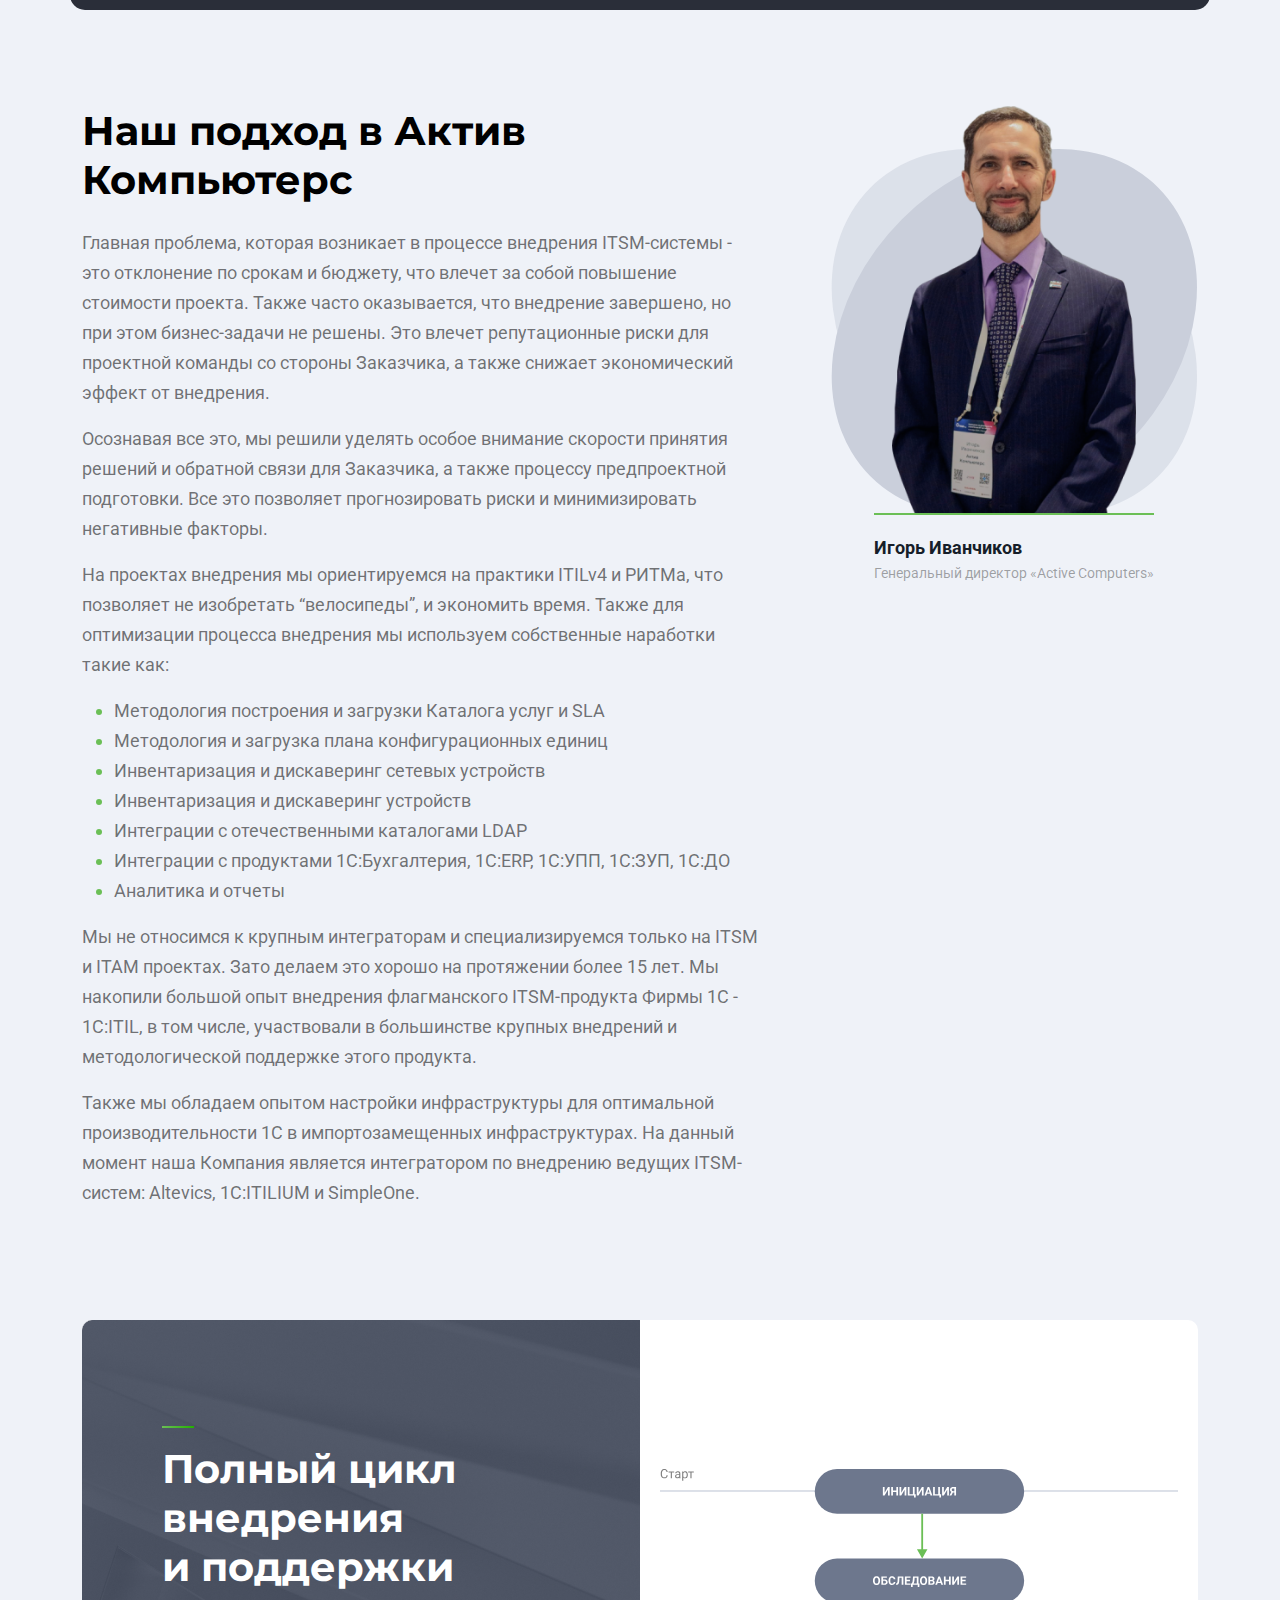
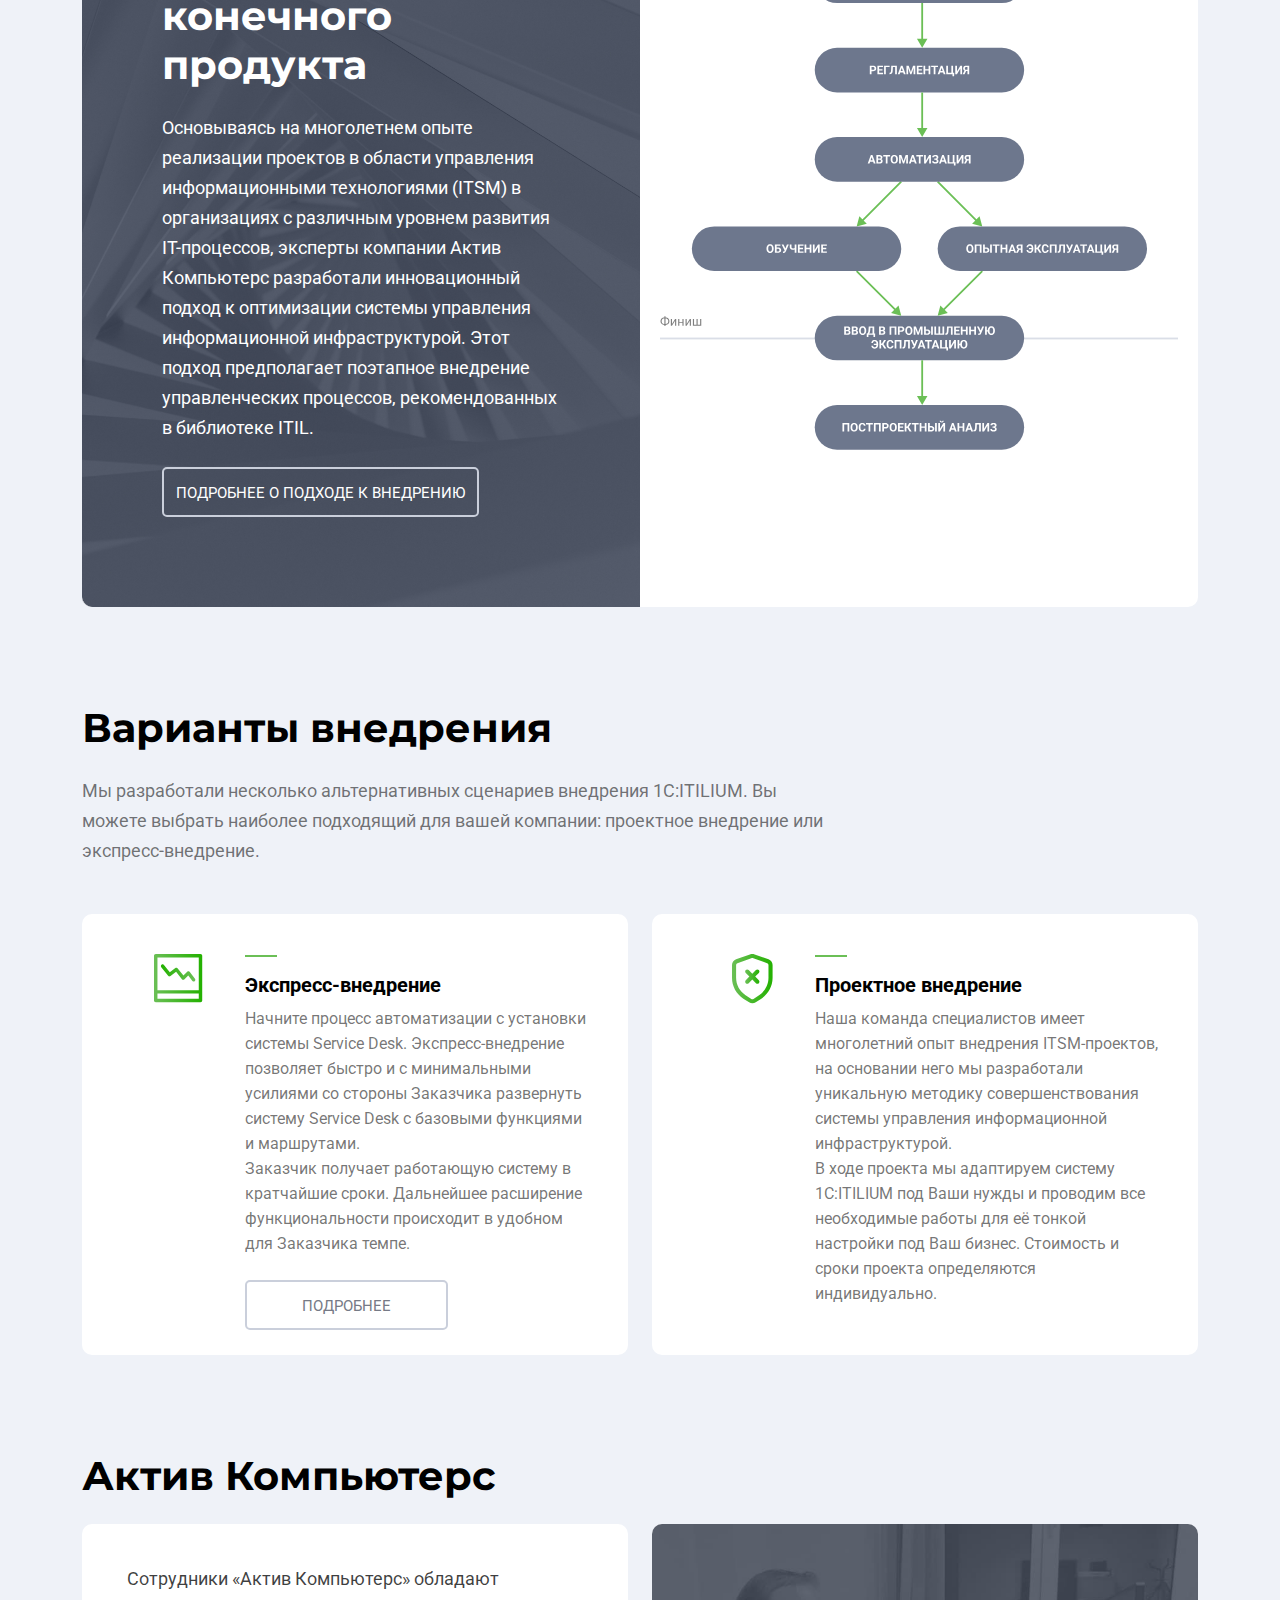
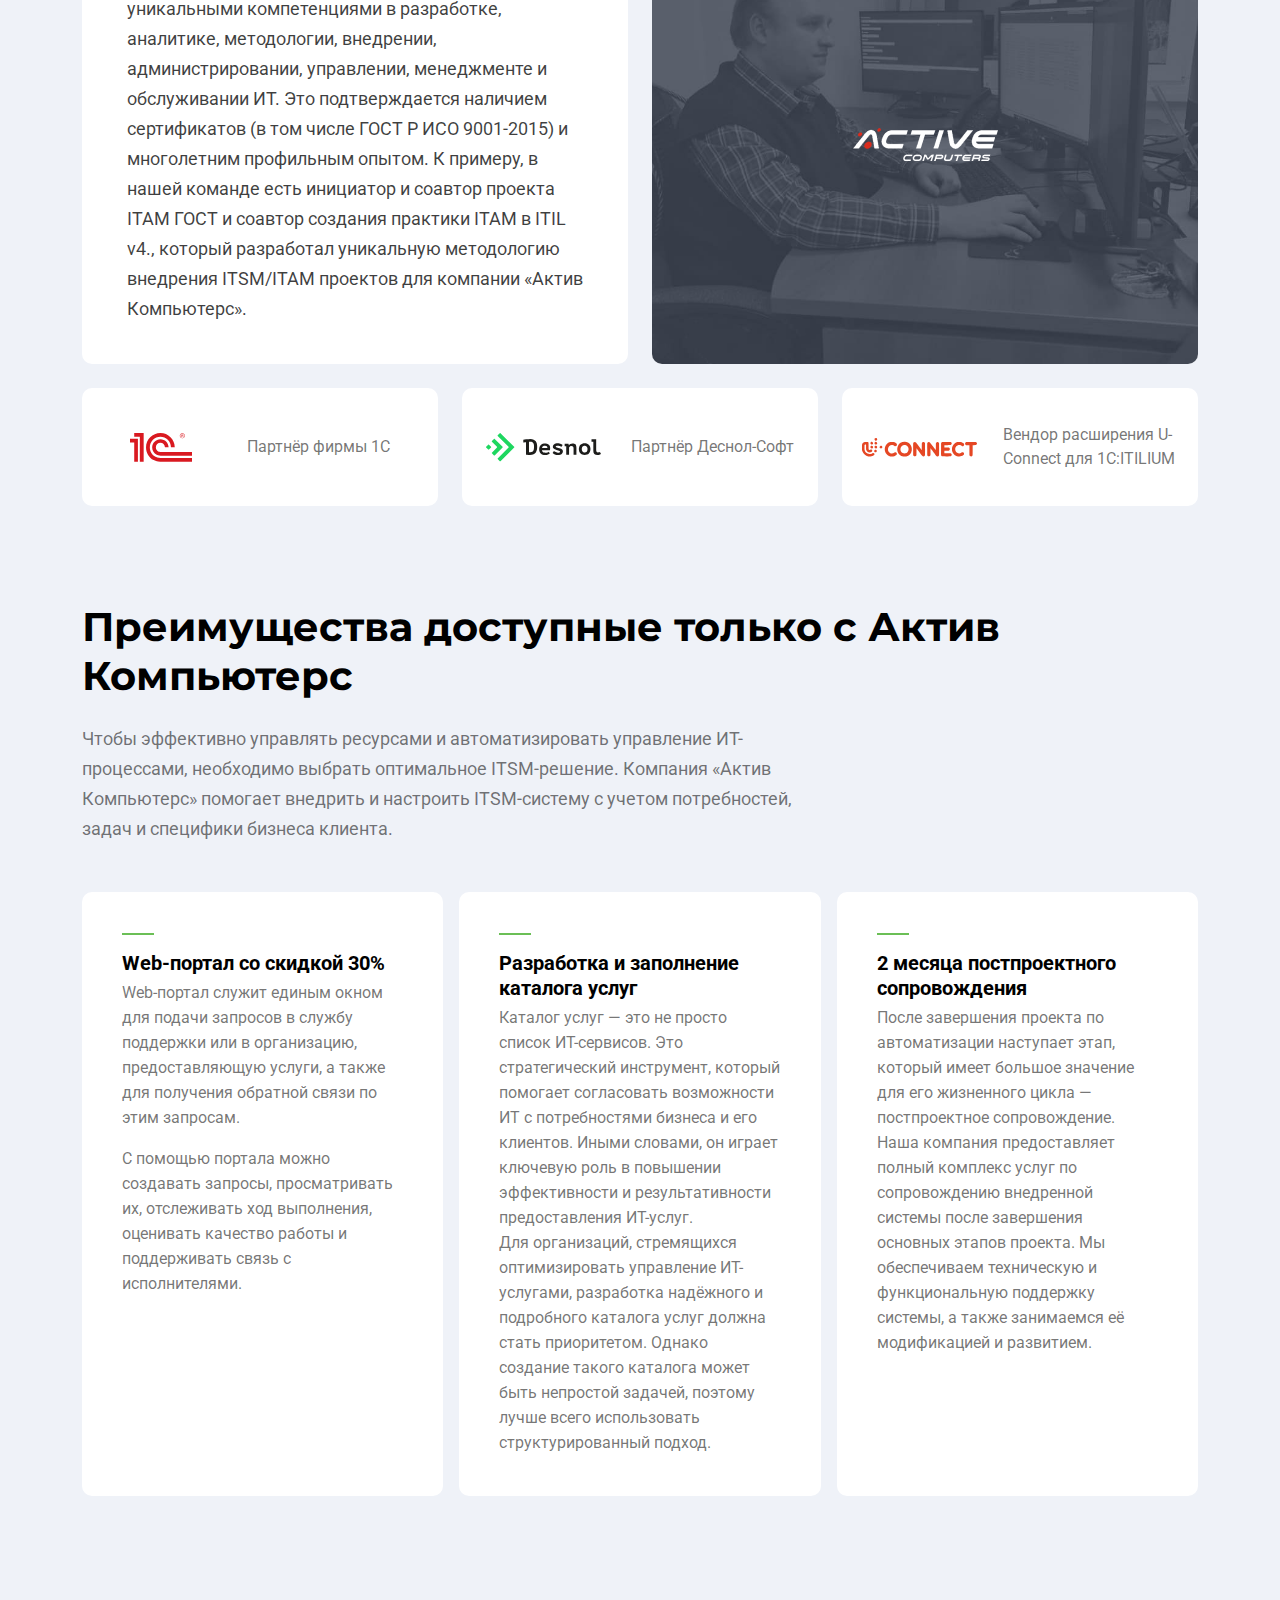
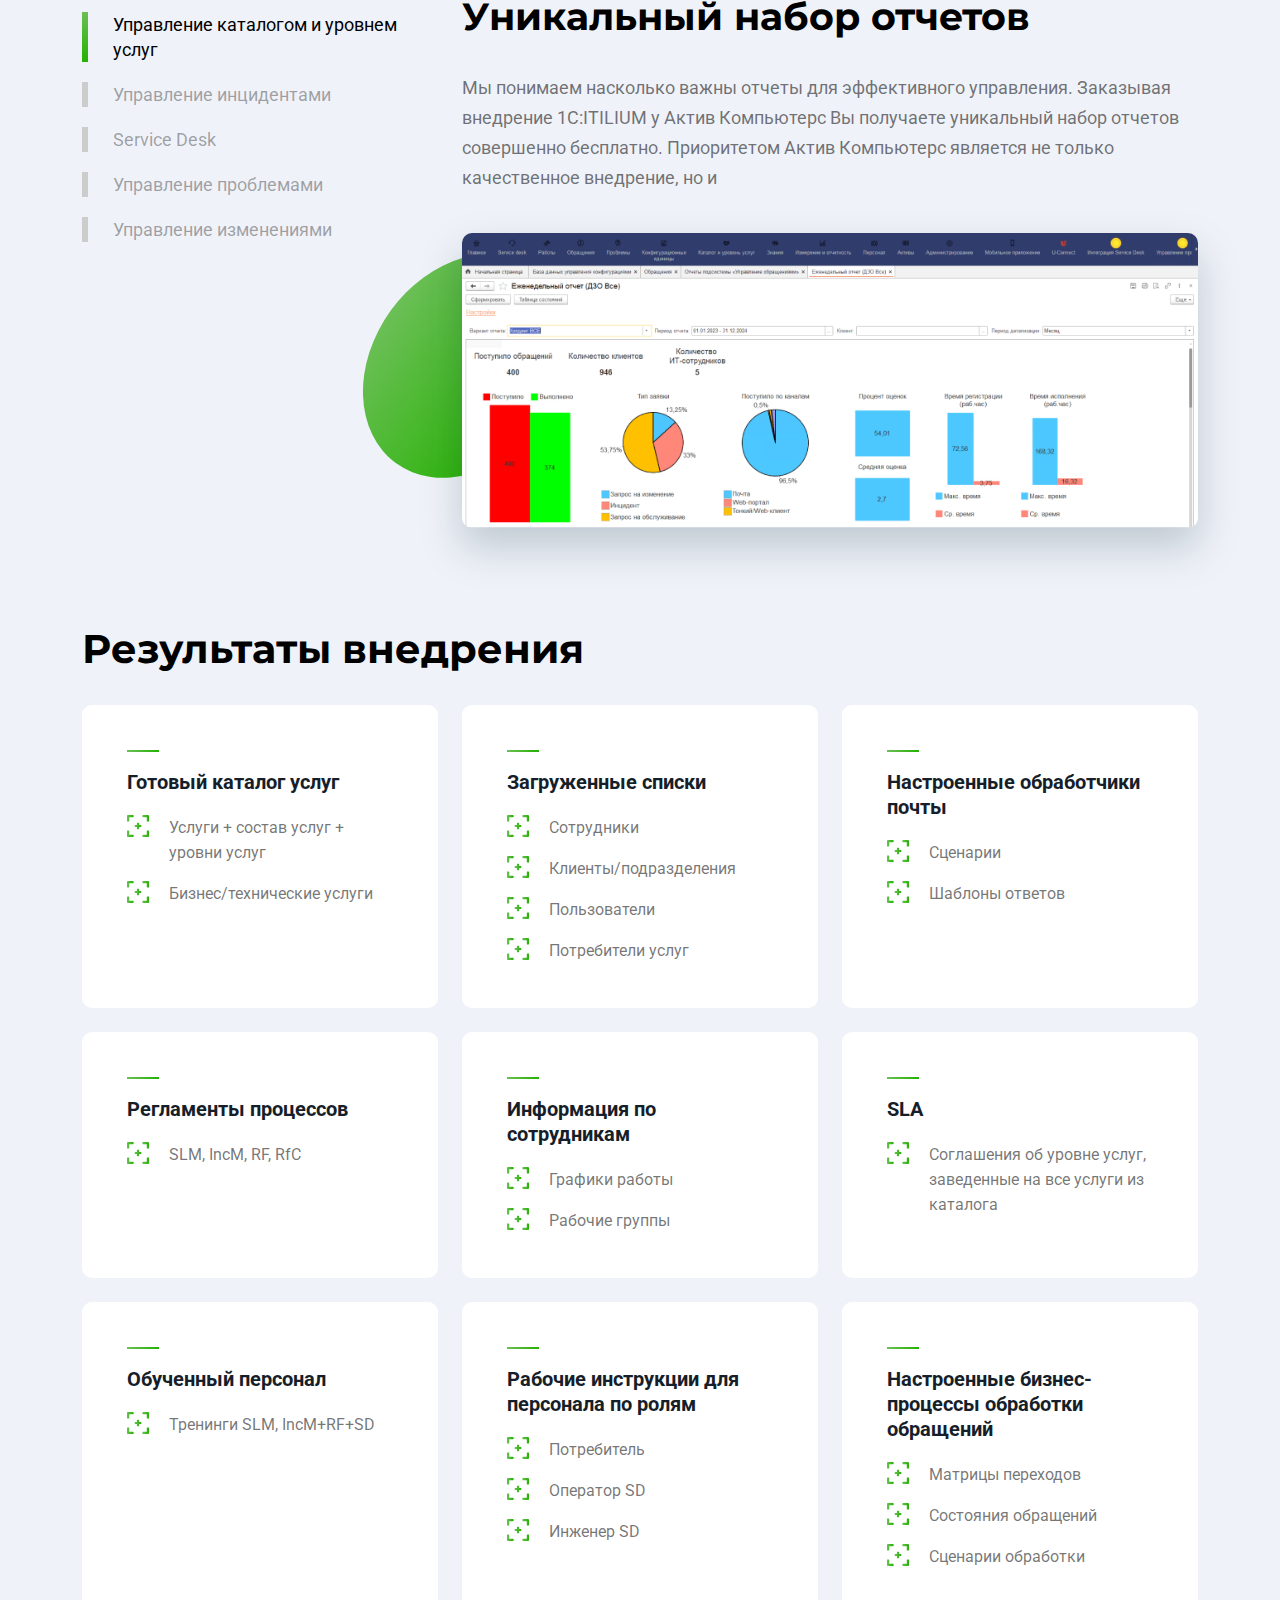
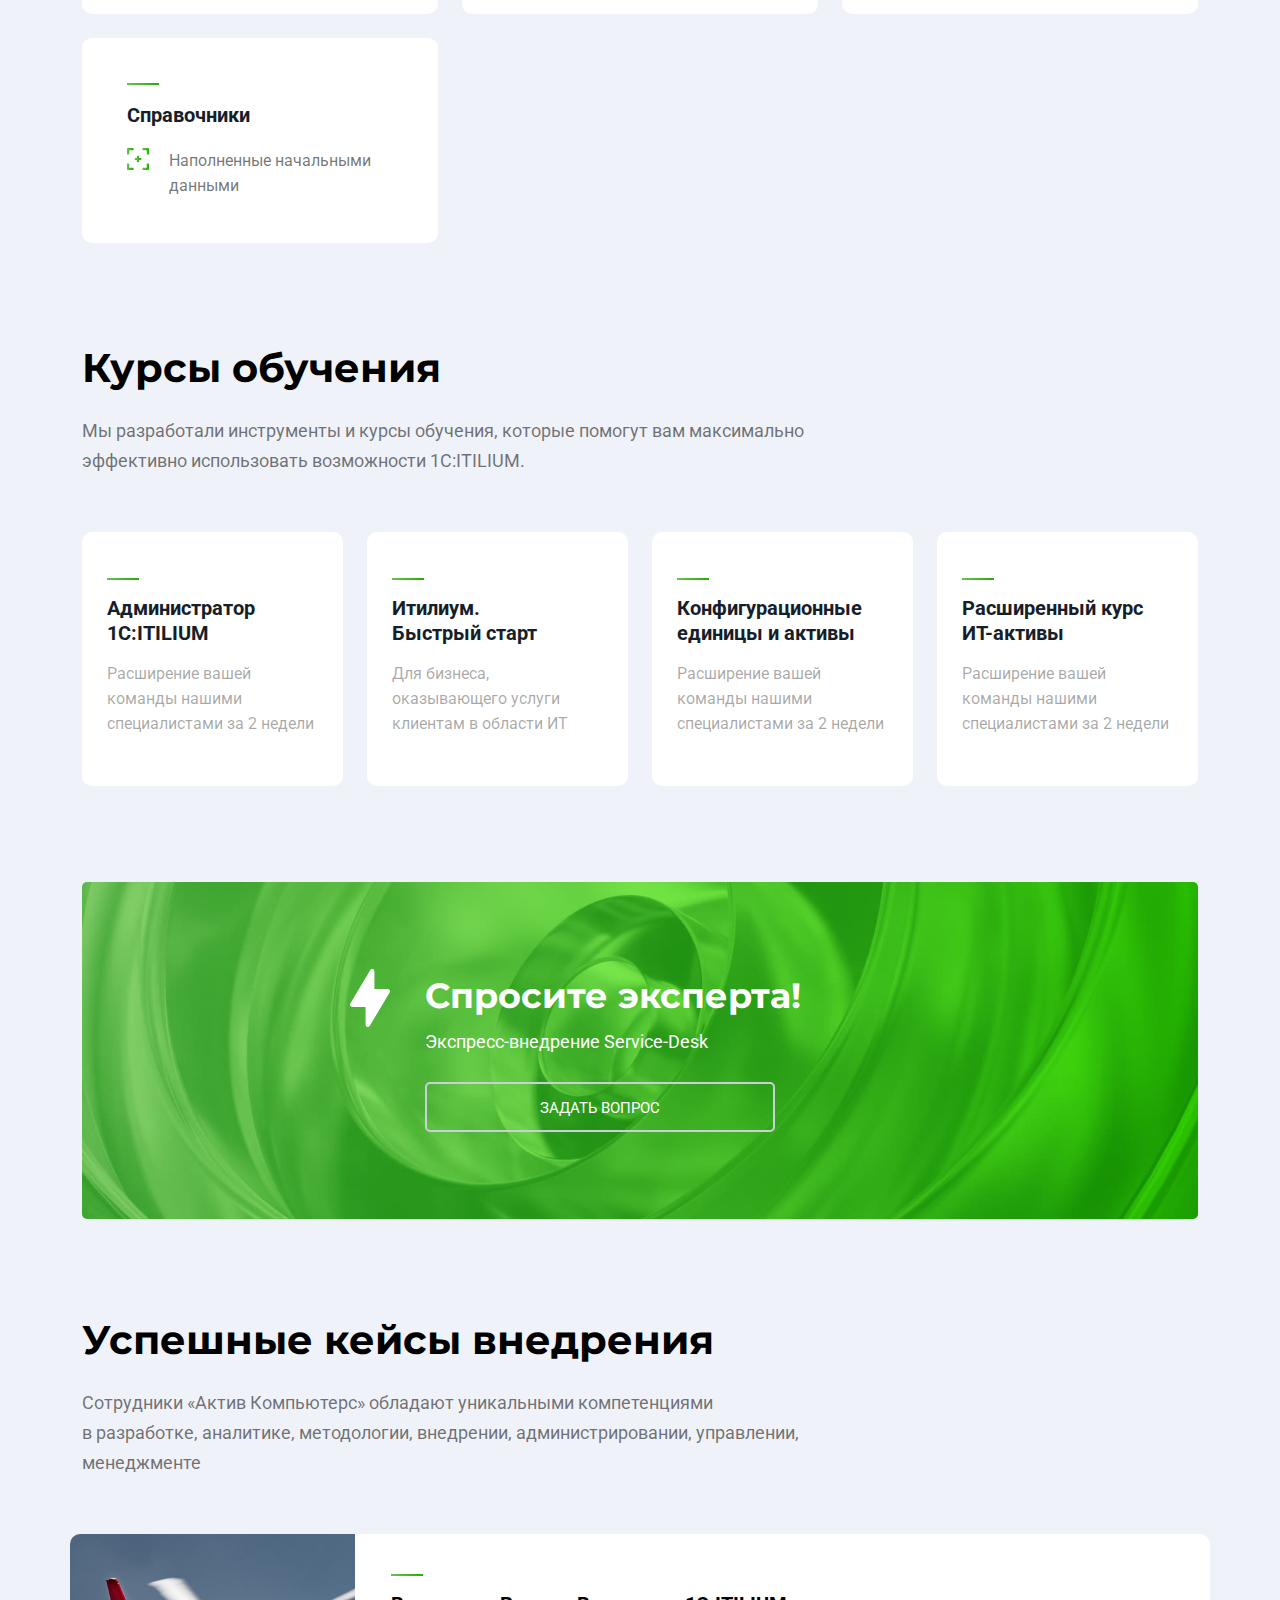
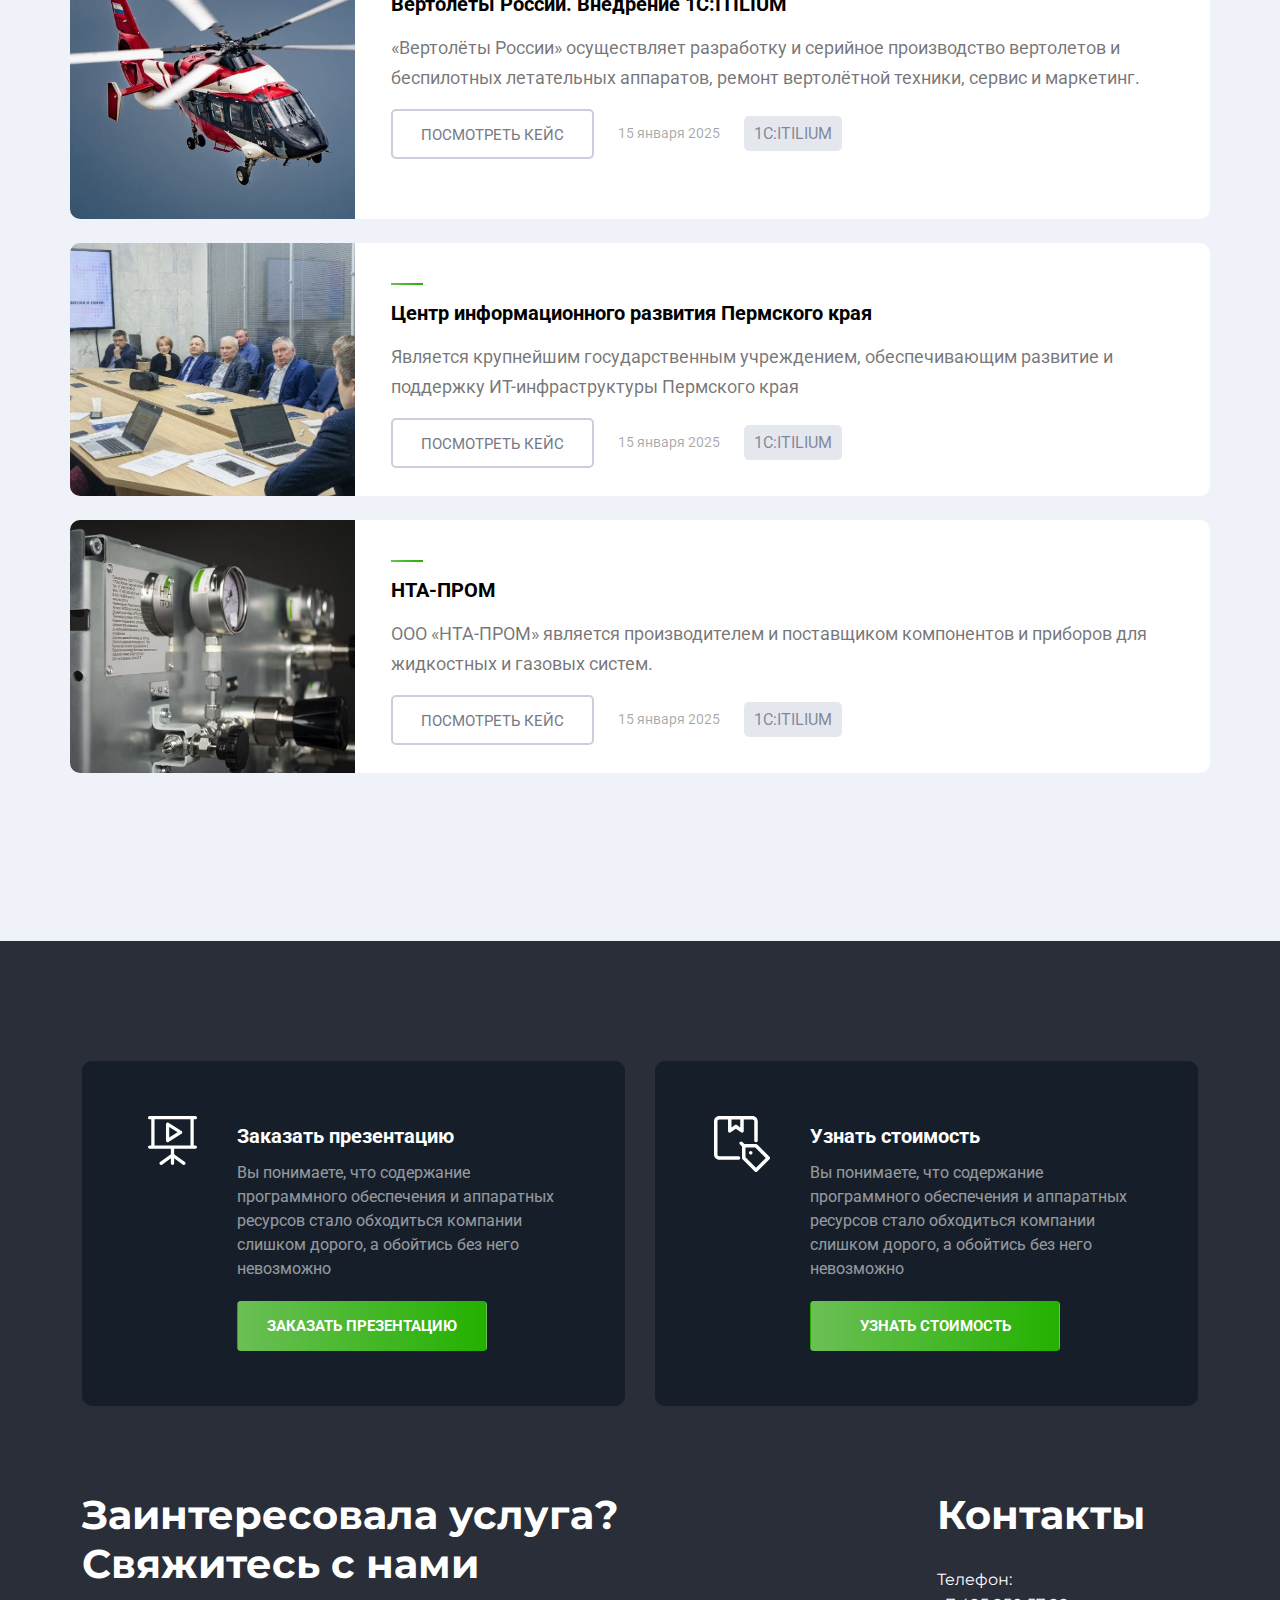
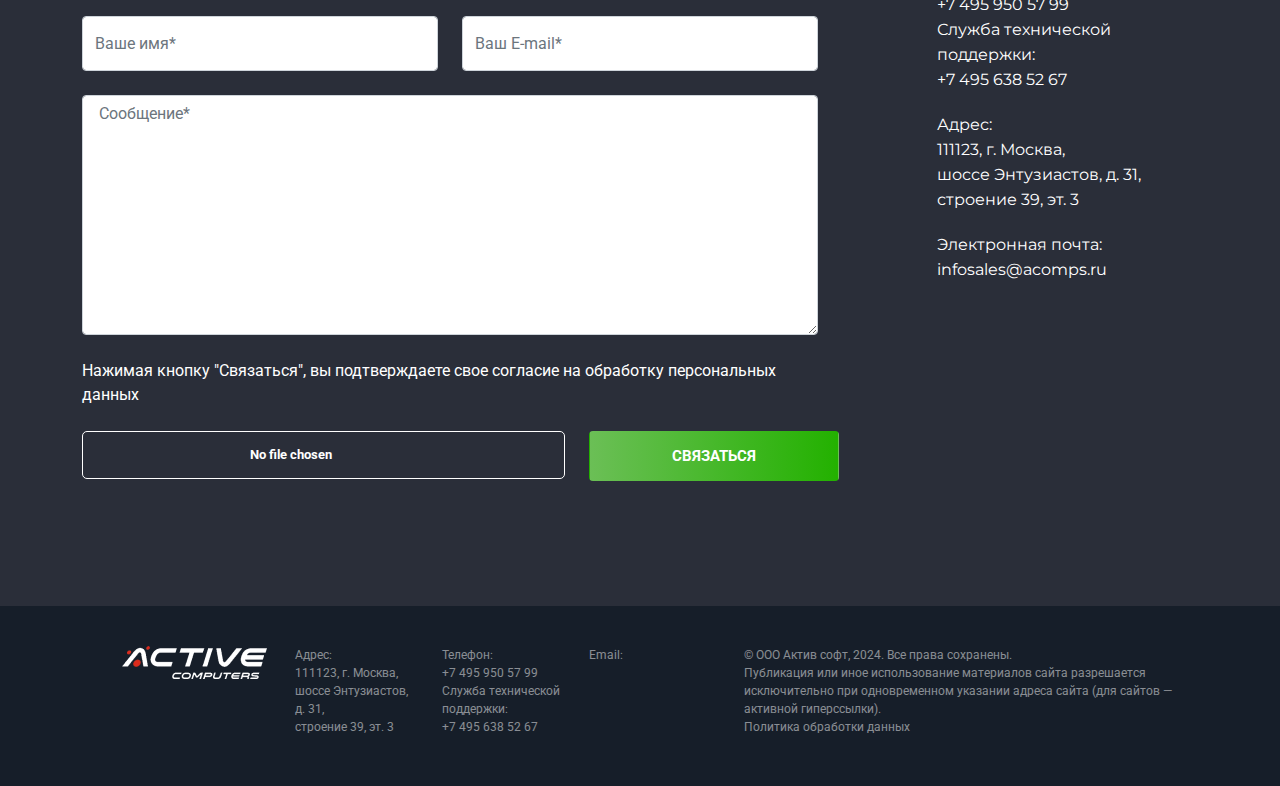
==== commit 9a70dd88: "add page products-1c" ====
--- a/services-1c.html
+++ b/services-1c.html
@@ -4,7 +4,7 @@
 <head>
   <meta charset="UTF-8">
   <meta name="viewport" content="width=device-width, initial-scale=1.0">
-  <title>Document</title>
+  <title>Услуги Внедрение 1С:ITILIUM</title>
   <link rel="preconnect" href="https://fonts.googleapis.com">
   <link rel="preconnect" href="https://fonts.gstatic.com" crossorigin>
   <link href="https://fonts.googleapis.com/css2?family=Roboto:wght@300;400;500;700&display=swap" rel="stylesheet">
--- a/css/style.css
+++ b/css/style.css
@@ -1,5 +1,37 @@
 :root {
   --service-green: #6BBF56;
+  --service-gradient: linear-gradient(90deg, #6BBF56 0%, #23B100 100%);
+}
+.ul-custom {
+  padding: 0;
+  margin: 0;
+  list-style-type: none;
+}
+.ul-custom li {
+  position: relative;
+  padding-left: 42px;
+}
+@media (max-width: 767.98px) {
+  .ul-custom li {
+    padding-left: 36px;
+  }
+}
+.ul-custom li:not(:last-child) {
+  margin-bottom: 16px;
+}
+.ul-custom li::before {
+  content: '';
+  position: absolute;
+  top: 0;
+  left: 0;
+  width: 22px;
+  height: 22px;
+  background-image: url("data:image/svg+xml,%3Csvg width='22' height='22' fill='none' xmlns='http://www.w3.org/2000/svg'%3E%3Cpath d='M6.16 0H1.1C.44 0 0 .44 0 1.1v5.06c0 .22.22.44.44.44h1.32c.22 0 .44-.22.44-.44V2.2h3.96c.22 0 .44-.22.44-.44V.44C6.6.22 6.38 0 6.16 0Z' fill='%23C4C4C4'/%3E%3Cpath d='M6.16 0H1.1C.44 0 0 .44 0 1.1v5.06c0 .22.22.44.44.44h1.32c.22 0 .44-.22.44-.44V2.2h3.96c.22 0 .44-.22.44-.44V.44C6.6.22 6.38 0 6.16 0Z' fill='url(%23a)'/%3E%3Cpath d='M20.9 0h-5.06c-.22 0-.44.22-.44.44v1.32c0 .22.22.44.44.44h3.96v3.96c0 .22.22.44.44.44h1.32c.22 0 .44-.22.44-.44V1.1c0-.66-.44-1.1-1.1-1.1Z' fill='%23C4C4C4'/%3E%3Cpath d='M20.9 0h-5.06c-.22 0-.44.22-.44.44v1.32c0 .22.22.44.44.44h3.96v3.96c0 .22.22.44.44.44h1.32c.22 0 .44-.22.44-.44V1.1c0-.66-.44-1.1-1.1-1.1Z' fill='url(%23b)'/%3E%3Cpath d='M6.16 19.8H2.2v-3.96c0-.22-.22-.44-.44-.44H.44c-.22 0-.44.22-.44.44v5.06c0 .66.44 1.1 1.1 1.1h5.06c.22 0 .44-.22.44-.44v-1.32c0-.22-.22-.44-.44-.44Z' fill='%23C4C4C4'/%3E%3Cpath d='M6.16 19.8H2.2v-3.96c0-.22-.22-.44-.44-.44H.44c-.22 0-.44.22-.44.44v5.06c0 .66.44 1.1 1.1 1.1h5.06c.22 0 .44-.22.44-.44v-1.32c0-.22-.22-.44-.44-.44Z' fill='url(%23c)'/%3E%3Cpath d='M21.56 15.4h-1.32c-.22 0-.44.22-.44.44v3.96h-3.96c-.22 0-.44.22-.44.44v1.32c0 .22.22.44.44.44h5.06c.66 0 1.1-.44 1.1-1.1v-5.06c0-.22-.22-.44-.44-.44Z' fill='%23C4C4C4'/%3E%3Cpath d='M21.56 15.4h-1.32c-.22 0-.44.22-.44.44v3.96h-3.96c-.22 0-.44.22-.44.44v1.32c0 .22.22.44.44.44h5.06c.66 0 1.1-.44 1.1-1.1v-5.06c0-.22-.22-.44-.44-.44Z' fill='url(%23d)'/%3E%3Cpath d='M13.86 9.9H12.1V8.14c0-.22-.22-.44-.44-.44h-1.32c-.22 0-.44.22-.44.44V9.9H8.14c-.22 0-.44.22-.44.44v1.32c0 .22.22.44.44.44H9.9v1.76c0 .22.22.44.44.44h1.32c.22 0 .44-.22.44-.44V12.1h1.76c.22 0 .44-.22.44-.44v-1.32c0-.22-.22-.44-.44-.44Z' fill='%23C4C4C4'/%3E%3Cpath d='M13.86 9.9H12.1V8.14c0-.22-.22-.44-.44-.44h-1.32c-.22 0-.44.22-.44.44V9.9H8.14c-.22 0-.44.22-.44.44v1.32c0 .22.22.44.44.44H9.9v1.76c0 .22.22.44.44.44h1.32c.22 0 .44-.22.44-.44V12.1h1.76c.22 0 .44-.22.44-.44v-1.32c0-.22-.22-.44-.44-.44Z' fill='url(%23e)'/%3E%3Cdefs%3E%3ClinearGradient id='a' x1='0' y1='3.3' x2='6.6' y2='3.3' gradientUnits='userSpaceOnUse'%3E%3Cstop stop-color='%23F57F25'/%3E%3Cstop offset='1' stop-color='%23D64C3F'/%3E%3C/linearGradient%3E%3ClinearGradient id='b' x1='15.4' y1='3.3' x2='22' y2='3.3' gradientUnits='userSpaceOnUse'%3E%3Cstop stop-color='%23F57F25'/%3E%3Cstop offset='1' stop-color='%23D64C3F'/%3E%3C/linearGradient%3E%3ClinearGradient id='c' x1='0' y1='18.7' x2='6.6' y2='18.7' gradientUnits='userSpaceOnUse'%3E%3Cstop stop-color='%23F57F25'/%3E%3Cstop offset='1' stop-color='%23D64C3F'/%3E%3C/linearGradient%3E%3ClinearGradient id='d' x1='15.4' y1='18.7' x2='22' y2='18.7' gradientUnits='userSpaceOnUse'%3E%3Cstop stop-color='%23F57F25'/%3E%3Cstop offset='1' stop-color='%23D64C3F'/%3E%3C/linearGradient%3E%3ClinearGradient id='e' x1='7.7' y1='11' x2='14.3' y2='11' gradientUnits='userSpaceOnUse'%3E%3Cstop stop-color='%23F57F25'/%3E%3Cstop offset='1' stop-color='%23D64C3F'/%3E%3C/linearGradient%3E%3C/defs%3E%3C/svg%3E");
+  background-repeat: no-repeat;
+  background-size: contain;
+}
+.ul-custom--green li::before {
+  background-image: url("data:image/svg+xml,%3Csvg width='22' height='22' fill='none' xmlns='http://www.w3.org/2000/svg'%3E%3Cpath d='M6.16 0H1.1C.44 0 0 .44 0 1.1v5.06c0 .22.22.44.44.44h1.32c.22 0 .44-.22.44-.44V2.2h3.96c.22 0 .44-.22.44-.44V.44C6.6.22 6.38 0 6.16 0Z' fill='url(%23a)'/%3E%3Cpath d='M20.9 0h-5.06c-.22 0-.44.22-.44.44v1.32c0 .22.22.44.44.44h3.96v3.96c0 .22.22.44.44.44h1.32c.22 0 .44-.22.44-.44V1.1c0-.66-.44-1.1-1.1-1.1Z' fill='url(%23b)'/%3E%3Cpath d='M6.16 19.8H2.2v-3.96c0-.22-.22-.44-.44-.44H.44c-.22 0-.44.22-.44.44v5.06c0 .66.44 1.1 1.1 1.1h5.06c.22 0 .44-.22.44-.44v-1.32c0-.22-.22-.44-.44-.44Z' fill='url(%23c)'/%3E%3Cpath d='M21.56 15.4h-1.32c-.22 0-.44.22-.44.44v3.96h-3.96c-.22 0-.44.22-.44.44v1.32c0 .22.22.44.44.44h5.06c.66 0 1.1-.44 1.1-1.1v-5.06c0-.22-.22-.44-.44-.44Z' fill='url(%23d)'/%3E%3Cpath d='M13.86 9.9H12.1V8.14c0-.22-.22-.44-.44-.44h-1.32c-.22 0-.44.22-.44.44V9.9H8.14c-.22 0-.44.22-.44.44v1.32c0 .22.22.44.44.44H9.9v1.76c0 .22.22.44.44.44h1.32c.22 0 .44-.22.44-.44V12.1h1.76c.22 0 .44-.22.44-.44v-1.32c0-.22-.22-.44-.44-.44Z' fill='url(%23e)'/%3E%3Cdefs%3E%3ClinearGradient id='a' x1='0' y1='3.3' x2='6.6' y2='3.3' gradientUnits='userSpaceOnUse'%3E%3Cstop stop-color='%236BBF56'/%3E%3Cstop offset='1' stop-color='%2323B100'/%3E%3C/linearGradient%3E%3ClinearGradient id='b' x1='15.399' y1='3.3' x2='21.999' y2='3.3' gradientUnits='userSpaceOnUse'%3E%3Cstop stop-color='%236BBF56'/%3E%3Cstop offset='1' stop-color='%2323B100'/%3E%3C/linearGradient%3E%3ClinearGradient id='c' x1='0' y1='18.7' x2='6.6' y2='18.7' gradientUnits='userSpaceOnUse'%3E%3Cstop stop-color='%236BBF56'/%3E%3Cstop offset='1' stop-color='%2323B100'/%3E%3C/linearGradient%3E%3ClinearGradient id='d' x1='15.399' y1='18.7' x2='21.999' y2='18.7' gradientUnits='userSpaceOnUse'%3E%3Cstop stop-color='%236BBF56'/%3E%3Cstop offset='1' stop-color='%2323B100'/%3E%3C/linearGradient%3E%3ClinearGradient id='e' x1='7.699' y1='11' x2='14.299' y2='11' gradientUnits='userSpaceOnUse'%3E%3Cstop stop-color='%236BBF56'/%3E%3Cstop offset='1' stop-color='%2323B100'/%3E%3C/linearGradient%3E%3C/defs%3E%3C/svg%3E");
 }
 .modules-block {
   margin-bottom: 100px;
@@ -153,6 +185,9 @@
     margin-bottom: 10px;
   }
 }
+.staff--green .staff-photo::before {
+  background: var(--service-gradient);
+}
 .analog {
   margin-bottom: 100px;
 }
@@ -198,7 +233,7 @@
 }
 .tasks-item {
   height: 100%;
-  padding: 50px;
+  padding: 45px;
   background: #fff;
   border-radius: 10px;
 }
@@ -349,6 +384,9 @@
 .service.single .top-block .top-block-descr--green .title {
   color: var(--service-green);
 }
+.top-block .squere.green {
+  background: var(--service-gradient);
+}
 .implementation-features {
   padding: 70px 80px 160px;
   color: #fff;
@@ -573,8 +611,7 @@
   color: inherit;
 }
 .full-cycle-content hr.top {
-  background: -webkit-gradient(linear, left top, right top, from(#6BBF56), to(#23B100));
-  background: linear-gradient(90deg, #6BBF56 0%, #23B100 100%);
+  background: var(--service-gradient);
 }
 .full-cycle-content .text {
   font-size: 18px;
@@ -823,8 +860,7 @@
 }
 .solutions-item .top hr {
   height: 2px;
-  background: -webkit-gradient(linear, left top, right top, from(#6BBF56), to(#23B100));
-  background: linear-gradient(90deg, #6BBF56 0%, #23B100 100%);
+  background: var(--service-gradient);
   opacity: 1;
 }
 .solutions-item .title {
@@ -839,6 +875,34 @@
   font-size: 16px;
   line-height: 25px;
   color: rgba(0, 0, 0, 0.35);
+}
+.solutions-item .text p {
+  margin-bottom: 0.5em;
+}
+.express-steps-item {
+  height: 100%;
+  padding: 30px 30px 40px;
+  background: #fff;
+  border-radius: 10px;
+}
+.express-steps-icon {
+  margin-bottom: 20px;
+}
+.express-steps-main {
+  display: -webkit-box;
+  display: -ms-flexbox;
+  display: flex;
+  -webkit-box-align: start;
+      -ms-flex-align: start;
+          align-items: flex-start;
+  gap: 10px;
+  font-weight: 700;
+  font-size: 20px;
+  line-height: 25px;
+}
+.express-steps-count {
+  min-width: 40px;
+  color: rgba(0, 0, 0, 0.55);
 }
 .ask-expert {
   position: relative;
@@ -862,13 +926,15 @@
 }
 .ask-expert-text {
   position: relative;
-  max-width: 660px;
+  width: 100%;
+  max-width: 580px;
   margin: auto;
   padding-top: 5px;
   padding-left: 75px;
 }
 @media (max-width: 991.98px) {
   .ask-expert-text {
+    padding-top: 0;
     padding-left: 60px;
   }
 }
@@ -910,9 +976,11 @@
   }
 }
 .ask-expert-descr {
-  margin-bottom: 25px;
   font-size: 18px;
   line-height: 30px;
+}
+.ask-expert-descr:not(:last-child) {
+  margin-bottom: 25px;
 }
 .ask-expert-bg {
   position: absolute;
@@ -927,6 +995,17 @@
      -moz-user-select: none;
       -ms-user-select: none;
           user-select: none;
+}
+.ask-expert--manage-business .ask-expert-text::before {
+  width: 58px;
+  height: 58px;
+  background-image: url("data:image/svg+xml,%3Csvg width='58' height='58' fill='none' xmlns='http://www.w3.org/2000/svg'%3E%3Crect x='4' width='5' height='58' rx='2.5' fill='%23fff'/%3E%3Crect x='34' width='5' height='58' rx='2.5' fill='%23fff'/%3E%3Crect x='19' width='5' height='58' rx='2.5' fill='%23fff'/%3E%3Crect x='49' width='5' height='58' rx='2.5' fill='%23fff'/%3E%3Ccircle cx='6.5' cy='40.5' r='6.5' fill='%23fff'/%3E%3Ccircle cx='36.5' cy='30.5' r='6.5' fill='%23fff'/%3E%3Ccircle cx='21.5' cy='14.5' r='6.5' fill='%23fff'/%3E%3Ccircle cx='51.5' cy='40.5' r='6.5' fill='%23fff'/%3E%3C/svg%3E");
+}
+@media (max-width: 991.98px) {
+  .ask-expert--manage-business .ask-expert-text::before {
+    width: 40px;
+    height: 40px;
+  }
 }
 .cases-item-wrapper {
   min-height: 253px;
@@ -990,8 +1069,7 @@
   border-radius: 5px;
 }
 .cases--green .cases-item-wrapper .top hr {
-  background: -webkit-gradient(linear, left top, right top, from(#6BBF56), to(#23B100));
-  background: linear-gradient(90deg, #6BBF56 0%, #23B100 100%);
+  background: var(--service-gradient);
 }
 .contact-block {
   display: -webkit-box;
@@ -1068,6 +1146,165 @@
   text-align: center;
   color: #fff;
   text-transform: uppercase;
-  background: -webkit-gradient(linear, left top, right top, from(#6BBF56), to(#23B100));
-  background: linear-gradient(90deg, #6BBF56 0%, #23B100 100%);
-}
+  background: var(--service-gradient);
+}
+.product.single .main-content .include.green .include-item .top hr {
+  background: var(--service-gradient);
+}
+.product.single .main-content .include.green .include-item .img {
+  margin-top: 60px;
+}
+@media (max-width: 767.98px) {
+  .product.single .main-content .include.green .include-item .img {
+    margin-top: 30px;
+  }
+}
+.product.single .main-content .include.green .include-item .img--fill {
+  margin-right: -50px;
+  margin-bottom: -50px;
+  margin-left: -50px;
+}
+@media (max-width: 767.98px) {
+  .product.single .main-content .include.green .include-item .img--fill {
+    margin-right: -15px;
+    margin-bottom: -15px;
+    margin-left: -15px;
+  }
+}
+.product.single .main-content .tabs.green ul li.active {
+  -o-border-image: linear-gradient(to bottom, #6BBF56, #23B100) 1 100%;
+     border-image: -webkit-gradient(linear, left top, left bottom, from(#6BBF56), to(#23B100)) 1 100%;
+     border-image: linear-gradient(to bottom, #6BBF56, #23B100) 1 100%;
+}
+.product.single .main-content .tabs.green .elipse {
+  background-image: url("data:image/svg+xml,%3Csvg width='209' height='225' fill='none' xmlns='http://www.w3.org/2000/svg'%3E%3Cellipse cx='104.895' cy='112.776' rx='94.075' ry='120.498' transform='rotate(35.948 104.895 112.776)' fill='url(%23a)'/%3E%3Cdefs%3E%3ClinearGradient id='a' x1='10.82' y1='112.776' x2='198.97' y2='112.776' gradientUnits='userSpaceOnUse'%3E%3Cstop stop-color='%236BBF56'/%3E%3Cstop offset='1' stop-color='%2323B100'/%3E%3C/linearGradient%3E%3C/defs%3E%3C/svg%3E");
+}
+.product .versions.versions--products-1c .version-item .wrapper {
+  display: -webkit-box;
+  display: -ms-flexbox;
+  display: flex;
+  -webkit-box-orient: vertical;
+  -webkit-box-direction: normal;
+      -ms-flex-direction: column;
+          flex-direction: column;
+}
+.product .versions.versions--products-1c .version-item .wrapper .image {
+  min-height: unset;
+}
+.product .versions.versions--products-1c .version-item .wrapper .price {
+  margin-top: auto;
+  padding: 30px 15px;
+  font-size: 30px;
+  border-radius: 10px;
+}
+@media (max-width: 767.98px) {
+  .product .versions.versions--products-1c .version-item .wrapper .price {
+    padding: 15px 10px;
+    font-size: 20px;
+  }
+}
+.product .versions.versions--products-1c .version-item .wrapper .price--service-desk {
+  color: #F4B40B;
+}
+.product .versions.versions--products-1c .version-item .wrapper .price--prof {
+  color: #6BBF56;
+}
+.product .versions.versions--products-1c .version-item .wrapper .price--corp {
+  color: #23B100;
+}
+.product .versions.versions--products-1c .version-item .wrapper .btn {
+  width: 100%;
+}
+.together-byu {
+  display: grid;
+  grid-template-columns: repeat(2, minmax(0, 1fr));
+  gap: 60px;
+  padding: 80px 30px;
+  background: #fff;
+  border-radius: 10px;
+}
+@media (max-width: 1199.98px) {
+  .together-byu {
+    grid-template-columns: 1fr;
+  }
+}
+.together-byu-img {
+  max-width: 600px;
+  margin: 0 auto;
+}
+.together-byu .ul-custom {
+  -webkit-column-count: 2;
+     -moz-column-count: 2;
+          column-count: 2;
+  -webkit-column-gap: 30px;
+     -moz-column-gap: 30px;
+          column-gap: 30px;
+}
+@media (max-width: 991.98px) {
+  .together-byu .ul-custom {
+    -webkit-column-count: unset;
+       -moz-column-count: unset;
+            column-count: unset;
+  }
+}
+.together-byu .text {
+  color: rgba(0, 0, 0, 0.55);
+}
+@media (max-width: 767.98px) {
+  .together-byu .btn-green {
+    width: 100%;
+    max-width: 250px;
+    min-width: unset;
+  }
+}
+.implementation-price {
+  display: -webkit-box;
+  display: -ms-flexbox;
+  display: flex;
+  -webkit-box-align: center;
+      -ms-flex-align: center;
+          align-items: center;
+  -webkit-box-pack: center;
+      -ms-flex-pack: center;
+          justify-content: center;
+  gap: 40px;
+  padding: 60px 40px;
+  border: 2px dashed #4A4F5E;
+  border-radius: 10px;
+}
+@media (max-width: 1199.98px) {
+  .implementation-price {
+    -webkit-box-orient: vertical;
+    -webkit-box-direction: normal;
+        -ms-flex-direction: column;
+            flex-direction: column;
+    text-align: center;
+    gap: 30px;
+  }
+}
+@media (max-width: 767.98px) {
+  .implementation-price {
+    padding: 45px 20px;
+  }
+}
+.implementation-price-title {
+  font-weight: 700;
+  font-size: 30px;
+}
+@media (max-width: 767.98px) {
+  .implementation-price-title {
+    font-size: 20px;
+  }
+}
+@media (max-width: 767.98px) {
+  .implementation-price-btn {
+    width: 100%;
+  }
+}
+@media (max-width: 767.98px) {
+  .implementation-price .btn {
+    width: 100%;
+    max-width: 250px;
+    min-width: unset;
+  }
+}
